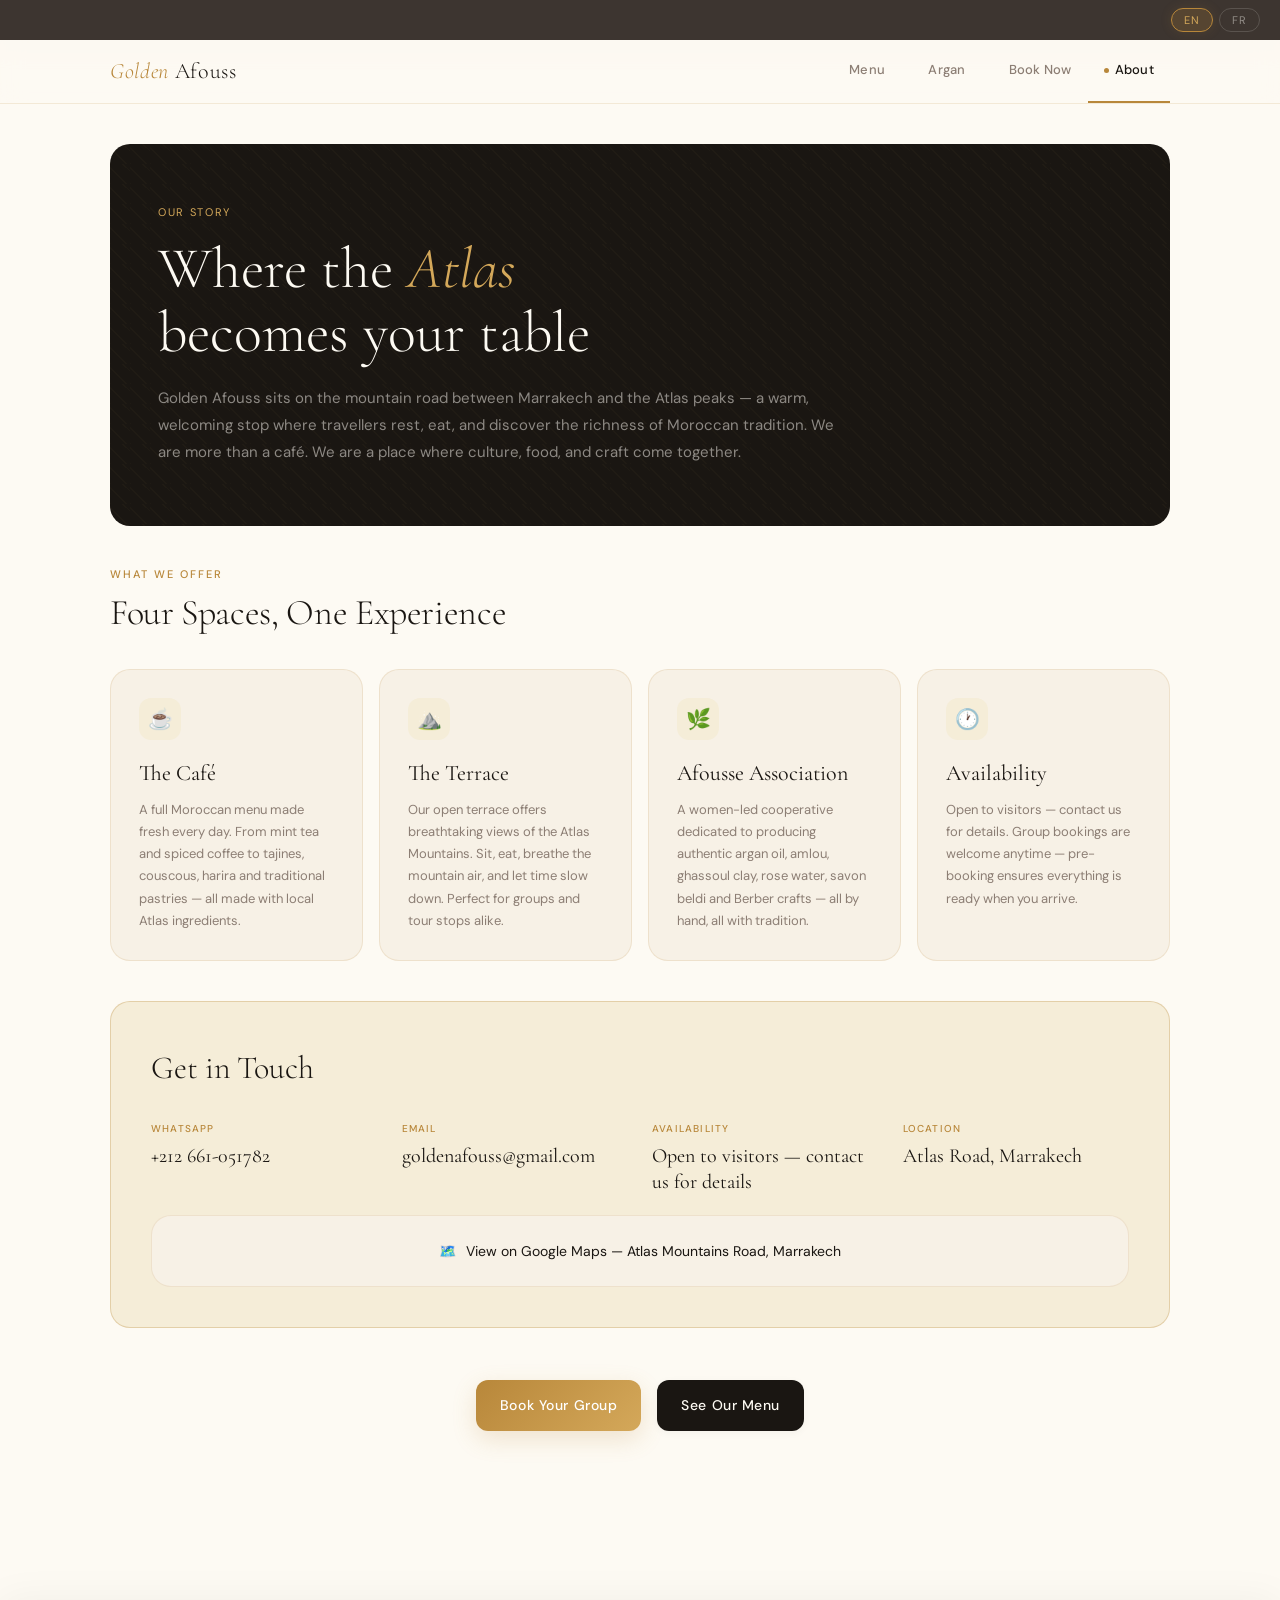
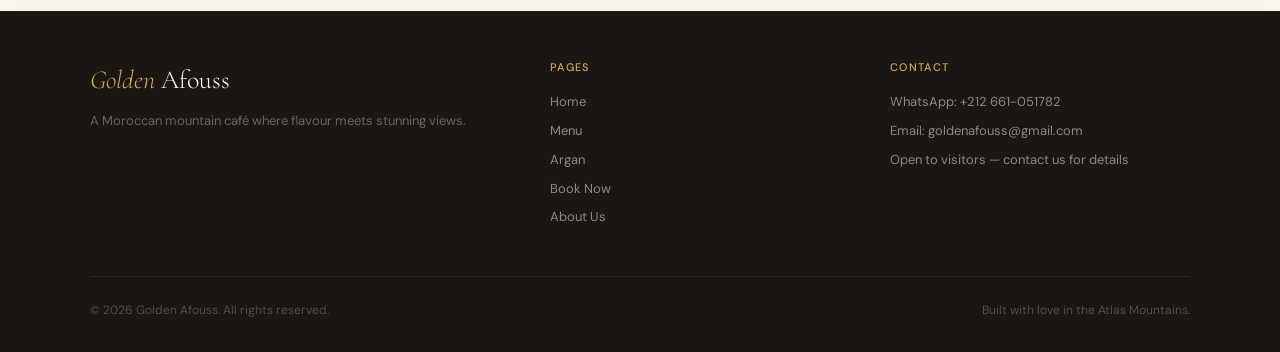
==== about.html @ f3992e18 "Update about.html" ====
<!DOCTYPE html>
<html lang="en">
<head>
  <meta charset="UTF-8">
  <meta name="viewport" content="width=device-width, initial-scale=1.0">
  <title>About — Golden Afouss</title>
  <meta name="description" content="Learn about Golden Afouss — a roadside stop in the Atlas Mountains near Marrakech, home to authentic Moroccan food and the Afousse women's cooperative.">
  <link rel="stylesheet" href="css/style.css">
  <style>
    .about-hero { background: var(--ink); border-radius: var(--r2); padding: 60px 48px; margin-bottom: 40px; position: relative; overflow: hidden; }
    .about-hero-pat { position: absolute; inset: 0; opacity: 0.04; background-image: repeating-linear-gradient(45deg, var(--gold) 0, var(--gold) 1px, transparent 0, transparent 40%); background-size: 20px 20px; }
    .about-hero-content { position: relative; max-width: 680px; }
    .about-hero-eyebrow { font-size: 11px; letter-spacing: 0.15em; text-transform: uppercase; color: var(--gold2); margin-bottom: 16px; font-weight: 400; }
    .about-hero h1 { font-family: 'Cormorant Garamond', serif; font-size: clamp(36px, 6vw, 58px); font-weight: 300; color: var(--cream); line-height: 1.1; margin-bottom: 20px; }
    .about-hero h1 em { color: var(--gold2); font-style: italic; }
    .about-hero p { font-size: 15px; color: rgba(253,250,243,0.5); line-height: 1.8; }
    .pillars { display: grid; grid-template-columns: repeat(auto-fill, minmax(220px, 1fr)); gap: 16px; margin-bottom: 40px; }
    .pillar-card { background: var(--cream2); border: 1px solid var(--border); border-radius: var(--r2); padding: 28px; transition: all .2s; }
    .pillar-card:hover { border-color: var(--border2); transform: translateY(-2px); }
    .pillar-icon { width: 42px; height: 42px; background: var(--gold-pale); border-radius: 12px; display: flex; align-items: center; justify-content: center; font-size: 20px; margin-bottom: 16px; }
    .pillar-card h3 { font-family: 'Cormorant Garamond', serif; font-size: 22px; font-weight: 400; color: var(--ink); margin-bottom: 8px; }
    .pillar-card p { font-size: 13px; color: var(--muted); line-height: 1.7; }
    .contact-section { background: var(--gold-pale); border: 1px solid var(--border2); border-radius: var(--r2); padding: 40px; margin-bottom: 32px; }
    .contact-section h2 { font-family: 'Cormorant Garamond', serif; font-size: 32px; font-weight: 300; color: var(--ink); margin-bottom: 28px; }
    .contact-grid { display: grid; grid-template-columns: repeat(auto-fill, minmax(200px, 1fr)); gap: 24px; }
    .contact-lbl { font-size: 10px; letter-spacing: 0.12em; text-transform: uppercase; color: var(--gold); margin-bottom: 6px; font-weight: 500; }
    .contact-val { font-family: 'Cormorant Garamond', serif; font-size: 20px; color: var(--ink); line-height: 1.3; }
    .map-link { display: flex; align-items: center; justify-content: center; gap: 10px; background: var(--cream2); border: 1px solid var(--border); border-radius: var(--r2); padding: 24px; color: var(--ink); text-decoration: none; font-size: 14px; transition: all .2s; margin-top: 20px; }
    .map-link:hover { border-color: var(--gold); color: var(--gold); }
    @media (max-width: 600px) { .about-hero { padding: 36px 24px; } }
  </style>
</head>
<body>
<div class="toast-wrap"><div class="toast" id="toast"></div></div>
<div class="lang-bar">
  <button class="lang-btn active" data-lang="en" onclick="setLang('en')">EN</button>
  <button class="lang-btn" data-lang="fr" onclick="setLang('fr')">FR</button>
</div>
<nav class="navbar">
  <div class="nav-inner" style="position:relative">
    <a class="nav-logo" href="index.html"><em>Golden</em> Afouss</a>
    <button class="nav-hamburger" onclick="toggleMobileMenu()" aria-label="Menu"><span></span><span></span><span></span></button>
    <div class="nav-links" id="nav-links">
      <a class="nav-link" href="menu.html"><span class="nav-dot"></span><span id="nav-menu">Menu</span></a>
      <a class="nav-link" href="argan.html"><span class="nav-dot"></span><span id="nav-argan">Argan</span></a>
      <a class="nav-link" href="booking.html"><span class="nav-dot"></span><span id="nav-book">Book Now</span></a>
      <a class="nav-link active" href="about.html"><span class="nav-dot"></span><span id="nav-about">About</span></a>
    </div>
  </div>
</nav>

<div class="main">
  <div class="about-hero">
    <div class="about-hero-pat"></div>
    <div class="about-hero-content">
      <div class="about-hero-eyebrow en">Our Story</div><div class="about-hero-eyebrow fr" style="display:none">Notre Histoire</div>
      <h1 class="en">Where the <em>Atlas</em><br>becomes your table</h1><h1 class="fr" style="display:none">Là où l'<em>Atlas</em><br>devient votre table</h1>
      <p class="en">Golden Afouss sits on the mountain road between Marrakech and the Atlas peaks — a warm, welcoming stop where travellers rest, eat, and discover the richness of Moroccan tradition. We are more than a café. We are a place where culture, food, and craft come together.</p>
      <p class="fr" style="display:none">Golden Afouss est situé sur la route de montagne entre Marrakech et les sommets de l'Atlas — un arrêt chaleureux où les voyageurs se reposent, mangent et découvrent la richesse de la tradition marocaine. Nous sommes plus qu'un café. Nous sommes un lieu où culture, cuisine et artisanat se rejoignent.</p>
    </div>
  </div>

  <div class="sec-head">
    <div class="sec-eyebrow en">What we offer</div><div class="sec-eyebrow fr" style="display:none">Ce que nous offrons</div>
    <h2 class="en">Four Spaces, One Experience</h2><h2 class="fr" style="display:none">Quatre Espaces, Une Expérience</h2>
  </div>
  <div class="pillars">
    <div class="pillar-card"><div class="pillar-icon">☕</div><h3 class="en">The Café</h3><h3 class="fr" style="display:none">Le Café</h3><p class="en">A full Moroccan menu made fresh every day. From mint tea and spiced coffee to tajines, couscous, harira and traditional pastries — all made with local Atlas ingredients.</p><p class="fr" style="display:none">Un menu marocain complet préparé frais chaque jour. Du thé à la menthe au café épicé, en passant par les tajines, couscous, harira et pâtisseries — préparés avec des ingrédients locaux de l'Atlas.</p></div>
    <div class="pillar-card"><div class="pillar-icon">⛰️</div><h3 class="en">The Terrace</h3><h3 class="fr" style="display:none">La Terrasse</h3><p class="en">Our open terrace offers breathtaking views of the Atlas Mountains. Sit, eat, breathe the mountain air, and let time slow down. Perfect for groups and tour stops alike.</p><p class="fr" style="display:none">Notre terrasse offre des vues époustouflantes sur les montagnes de l'Atlas. Asseyez-vous, mangez, respirez l'air de la montagne et laissez le temps ralentir.</p></div>
    <div class="pillar-card"><div class="pillar-icon">🌿</div><h3 class="en">Afousse Association</h3><h3 class="fr" style="display:none">Association Afousse</h3><p class="en">A women-led cooperative dedicated to producing authentic argan oil, amlou, ghassoul clay, rose water, savon beldi and Berber crafts — all by hand, all with tradition.</p><p class="fr" style="display:none">Une coopérative féminine dédiée à la production d'huile d'argan authentique, d'amlou, d'argile ghassoul, d'eau de rose, de savon beldi et d'artisanat berbère — à la main, dans la tradition.</p></div>
    <div class="pillar-card"><div class="pillar-icon">🕐</div><h3 class="en">Availability</h3><h3 class="fr" style="display:none">Disponibilité</h3><p class="en">Open to visitors — contact us for details. Group bookings are welcome anytime — pre-booking ensures everything is ready when you arrive.</p><p class="fr" style="display:none">Ouvert aux visiteurs — contactez-nous pour les détails. Réservations de groupe bienvenues à tout moment — la pré-réservation garantit que tout est prêt.</p></div>
  </div>

  <div class="contact-section">
    <h2 class="en">Get in Touch</h2><h2 class="fr" style="display:none">Nous Contacter</h2>
    <div class="contact-grid">
      <div class="contact-item"><div class="contact-lbl">WhatsApp</div><div class="contact-val">+212 661-051782</div></div>
      <div class="contact-item"><div class="contact-lbl">Email</div><div class="contact-val">goldenafouss@gmail.com</div></div>
      <div class="contact-item"><div class="contact-lbl en">Availability</div><div class="contact-lbl fr" style="display:none">Disponibilité</div><div class="contact-val en">Open to visitors — contact us for details</div><div class="contact-val fr" style="display:none">Ouvert aux visiteurs — contactez-nous pour les détails</div></div>
      <div class="contact-item"><div class="contact-lbl en">Location</div><div class="contact-lbl fr" style="display:none">Localisation</div><div class="contact-val en">Atlas Road, Marrakech</div><div class="contact-val fr" style="display:none">Route de l'Atlas, Marrakech</div></div>
    </div>
    <a class="map-link" href="https://maps.google.com/?q=Atlas+Mountains+Road+Marrakech+Morocco" target="_blank">🗺️ <span class="en">View on Google Maps — Atlas Mountains Road, Marrakech</span><span class="fr" style="display:none">Voir sur Google Maps — Route de l'Atlas, Marrakech</span></a>
  </div>

  <div style="text-align:center;padding:20px 0">
    <a class="btn-gold" href="booking.html" style="display:inline-flex;margin-right:12px"><span class="en">Book Your Group</span><span class="fr" style="display:none">Réserver votre Groupe</span></a>
    <a class="btn-primary" href="menue.html" style="display:inline-flex"><span class="en">See Our Menu</span><span class="fr" style="display:none">Voir notre Menu</span></a>
  </div>
</div>

<div id="footer-container"></div>
<script src="js/components.js"></script>
<script src="js/app.js"></script>
</body>
</html>
---- css/style.css ----
/* ─── AFOUSSE CAFÉ — Global Styles (PRO UPGRADE) ─── */
@import url('https://fonts.googleapis.com/css2?family=Cormorant+Garamond:ital,wght@0,300;0,400;0,600;1,300;1,400&family=DM+Sans:wght@300;400;500;600&display=swap');

*, *::before, *::after { box-sizing: border-box; margin: 0; padding: 0; }

:root {
  --ink: #1A1612;
  --ink2: #3D3530;
  --muted: #8C7E74;
  --gold: #B8873A;
  --gold2: #D4A85A;
  --gold-pale: #F5EDD8;
  --cream: #FDFAF3;
  --cream2: #F7F1E6;
  --cream3: #EDE3D0;
  --green: #2D5A3D;
  --border: rgba(184,135,58,0.15);
  --border2: rgba(184,135,58,0.3);
  --r: 12px;
  --r2: 20px;
  
  /* NEW: Pro Shadow System for Depth */
  --shadow-sm: 0 2px 8px rgba(26,22,18,0.04);
  --shadow-md: 0 8px 24px rgba(26,22,18,0.08);
  --shadow-lg: 0 16px 48px rgba(26,22,18,0.12);
  --shadow-gold: 0 8px 24px rgba(184,135,58,0.2);
}

html { scroll-behavior: smooth; -webkit-font-smoothing: antialiased; -moz-osx-font-smoothing: grayscale; }
body {
  font-family: 'DM Sans', sans-serif;
  background: var(--cream);
  color: var(--ink);
  min-height: 100vh;
  overflow-x: hidden;
  font-weight: 400; /* Slightly bolder than 300 for better screen readability */
  line-height: 1.6;
}

/* ══════════════════════════════════════
   LANG BAR
══════════════════════════════════════ */
.lang-bar {
  background: var(--ink2);
  display: flex;
  justify-content: flex-end;
  align-items: center;
  padding: 8px 20px;
  gap: 6px;
}
.lang-btn {
  background: transparent;
  border: 1px solid rgba(253,250,243,0.15);
  color: rgba(253,250,243,0.45);
  font-family: 'DM Sans', sans-serif;
  font-size: 11px;
  letter-spacing: 0.08em;
  padding: 4px 12px;
  border-radius: 100px;
  cursor: pointer;
  transition: all .3s ease;
}
.lang-btn.active {
  background: rgba(184,135,58,0.2);
  border-color: var(--gold);
  color: var(--gold2);
  box-shadow: 0 0 12px rgba(184, 135, 58, 0.15);
}

/* ══════════════════════════════════════
   NAVBAR — Frosted Glass Effect
══════════════════════════════════════ */
.navbar {
  background: rgba(253, 250, 243, 0.85); /* Semi-transparent for blur */
  backdrop-filter: blur(12px); -webkit-backdrop-filter: blur(12px); /* The Pro Blur */
  border-bottom: 1px solid var(--border);
  position: sticky;
  top: 0;
  z-index: 200;
}
.nav-inner {
  max-width: 1100px;
  margin: 0 auto;
  display: flex;
  align-items: center;
  justify-content: space-between;
  padding: 0 20px;
  min-height: 60px;
}
.nav-logo {
  font-family: 'Cormorant Garamond', serif;
  font-size: 22px;
  font-weight: 300;
  color: var(--ink);
  text-decoration: none;
  letter-spacing: 0.03em;
  white-space: nowrap;
  flex-shrink: 0;
  transition: opacity .2s;
}
.nav-logo:hover { opacity: 0.8; }
.nav-logo em { color: var(--gold); font-style: italic; }

.nav-hamburger {
  display: none;
  flex-direction: column;
  justify-content: center;
  gap: 5px;
  background: none;
  border: none;
  cursor: pointer;
  padding: 8px;
  margin-right: -8px;
}
.nav-hamburger span {
  display: block;
  width: 22px;
  height: 2px;
  background: var(--ink);
  border-radius: 2px;
  transition: all .3s;
}

#nav-links {
  display: flex;
  gap: 0;
}
.nav-link {
  display: flex;
  align-items: center;
  gap: 6px;
  padding: 20px 16px;
  font-size: 13px;
  font-weight: 500; /* Bumped up slightly */
  color: var(--muted);
  border-bottom: 2px solid transparent;
  text-decoration: none;
  white-space: nowrap;
  transition: all .3s ease;
  letter-spacing: 0.02em;
  position: relative;
}
.nav-link:hover { color: var(--gold); }
.nav-link.active { color: var(--ink); border-bottom-color: var(--gold); }
.nav-dot { width: 5px; height: 5px; border-radius: 50%; background: var(--gold); opacity: 0; transition: opacity .2s; flex-shrink: 0; }
.nav-link.active .nav-dot { opacity: 1; }

.nav-cart-badge {
  display: none;
  background: var(--gold);
  color: white;
  font-size: 10px;
  font-weight: 600;
  width: 18px;
  height: 18px;
  border-radius: 50%;
  align-items: center;
  justify-content: center;
  margin-left: 2px;
  box-shadow: 0 2px 6px rgba(184, 135, 58, 0.4);
}

/* ══════════════════════════════════════
   FOOTER
══════════════════════════════════════ */
footer {
  background: var(--ink);
  color: rgba(253,250,243,0.55);
  padding: 48px 20px 32px;
  margin-top: 80px;
  box-shadow: 0 -10px 40px rgba(26,22,18,0.05); /* Soft lift off content */
}
.footer-inner {
  max-width: 1100px;
  margin: 0 auto;
  display: grid;
  grid-template-columns: 1.4fr 1fr 1fr;
  gap: 40px;
  margin-bottom: 40px;
}
.footer-logo {
  font-family: 'Cormorant Garamond', serif;
  font-size: 26px;
  font-weight: 300;
  color: var(--cream);
  margin-bottom: 10px;
}
.footer-logo em { color: var(--gold2); font-style: italic; }
.footer-tagline { font-size: 13px; color: rgba(253,250,243,0.35); line-height: 1.7; }
.footer-col h4 {
  font-size: 11px;
  letter-spacing: 0.12em;
  text-transform: uppercase;
  color: var(--gold2);
  margin-bottom: 16px;
  font-weight: 500;
}
.footer-col a, .footer-col p {
  display: block;
  font-size: 13px;
  color: rgba(253,250,243,0.5);
  text-decoration: none;
  margin-bottom: 8px;
  transition: color .3s ease, transform .3s ease;
  line-height: 1.6;
}
.footer-col a:hover { color: var(--gold2); transform: translateX(4px); }
.footer-bottom {
  border-top: 1px solid rgba(253,250,243,0.07);
  padding-top: 24px;
  display: flex;
  justify-content: space-between;
  align-items: center;
  flex-wrap: wrap;
  gap: 10px;
  font-size: 12px;
  color: rgba(253,250,243,0.25);
  max-width: 1100px;
  margin: 0 auto;
}

/* ══════════════════════════════════════
   MAIN WRAPPER
══════════════════════════════════════ */
.main { max-width: 1100px; margin: 0 auto; padding: 40px 20px 80px; }

/* ══════════════════════════════════════
   SECTION HEADERS
══════════════════════════════════════ */
.sec-eyebrow {
  font-size: 11px;
  letter-spacing: 0.18em; /* Slightly wider for premium feel */
  text-transform: uppercase;
  color: var(--gold);
  font-weight: 500;
  margin-bottom: 8px;
}
.sec-head { margin-bottom: 36px; }
.sec-head h2 {
  font-family: 'Cormorant Garamond', serif;
  font-size: 36px;
  font-weight: 300;
  color: var(--ink);
  line-height: 1.15;
  letter-spacing: -0.01em;
}
.sec-head p { font-size: 14px; color: var(--muted); margin-top: 8px; max-width: 500px; line-height: 1.7; }

/* ══════════════════════════════════════
   CATEGORY DIVIDERS
══════════════════════════════════════ */
.cat-block { margin-bottom: 40px; }
.cat-label { display: flex; align-items: center; gap: 14px; margin-bottom: 16px; }
.cat-label-text {
  font-size: 11px;
  letter-spacing: 0.14em;
  text-transform: uppercase;
  color: var(--gold);
  font-weight: 600;
  white-space: nowrap;
}
.cat-label-line { flex: 1; height: 1px; background: linear-gradient(90deg, var(--border2), transparent); }

/* ══════════════════════════════════════
   MENU CARDS (Elevated Depth)
══════════════════════════════════════ */
.menu-grid {
  display: grid;
  grid-template-columns: repeat(auto-fill, minmax(180px, 1fr));
  gap: 14px;
}
.menu-card {
  background: var(--cream2);
  border: 1px solid var(--border);
  border-radius: var(--r2);
  padding: 18px 16px;
  cursor: pointer;
  transition: all .35s cubic-bezier(.25,.8,.25,1); /* Smoother easing */
  position: relative;
  user-select: none;
  -webkit-tap-highlight-color: transparent;
  box-shadow: var(--shadow-sm); /* Resting shadow */
}
.menu-card:hover {
  border-color: var(--border2);
  background: var(--cream);
  transform: translateY(-4px); /* Higher lift */
  box-shadow: var(--shadow-md);
}
.menu-card.selected {
  border-color: var(--gold);
  background: linear-gradient(145deg, #FDF8EE 0%, #FFFBF5 100%); /* Subtle premium gradient */
  box-shadow: 0 0 0 1px var(--gold), var(--shadow-md);
}
.check-mark {
  position: absolute;
  top: 12px; right: 12px;
  width: 24px; height: 24px;
  background: var(--gold);
  border-radius: 50%;
  display: none;
  align-items: center;
  justify-content: center;
  box-shadow: 0 2px 8px rgba(184, 135, 58, 0.4);
}
.menu-card.selected .check-mark { display: flex; }
.check-mark svg { width: 11px; height: 11px; stroke: white; fill: none; stroke-width: 2.5; }
.card-emoji { font-size: 28px; margin-bottom: 10px; display: block; line-height: 1; }
.card-name { font-size: 14px; font-weight: 600; color: var(--ink); margin-bottom: 4px; line-height: 1.3; }
.card-desc { font-size: 12px; color: var(--muted); line-height: 1.55; }
.card-price {
  font-family: 'Cormorant Garamond', serif;
  font-size: 16px;
  color: var(--gold);
  font-weight: 400;
  margin-top: 10px;
}
.qty-row {
  display: flex;
  align-items: center;
  gap: 10px;
  margin-top: 12px;
}
.qty-btn {
  width: 30px; height: 30px;
  border-radius: 50%;
  border: 1px solid var(--border2);
  background: var(--cream);
  cursor: pointer;
  font-size: 18px;
  display: flex;
  align-items: center;
  justify-content: center;
  color: var(--gold);
  font-family: inherit;
  line-height: 1;
  transition: all .2s ease;
  -webkit-tap-highlight-color: transparent;
  touch-action: manipulation;
}
.qty-btn:hover { background: var(--gold); color: white; border-color: var(--gold); transform: scale(1.1); }
.qty-btn:active { transform: scale(0.95); } /* Push effect */
.qty-val { font-size: 15px; font-weight: 600; min-width: 24px; text-align: center; color: var(--ink); }

/* ══════════════════════════════════════
   BUTTONS (Gradient & Push)
══════════════════════════════════════ */
.btn-primary {
  display: inline-flex; align-items: center; justify-content: center; gap: 10px;
  padding: 14px 24px; border-radius: var(--r);
  background: var(--ink); color: var(--cream); border: none;
  font-family: 'DM Sans', sans-serif; font-size: 14px; font-weight: 500;
  cursor: pointer; transition: all .3s ease; text-decoration: none; letter-spacing: 0.04em;
  touch-action: manipulation;
  box-shadow: var(--shadow-sm);
}
.btn-primary:hover { background: var(--ink2); transform: translateY(-2px); box-shadow: var(--shadow-md); }
.btn-primary:active { transform: translateY(1px); box-shadow: none; }

.btn-gold {
  display: inline-flex; align-items: center; justify-content: center; gap: 10px;
  padding: 14px 24px; border-radius: var(--r);
  background: linear-gradient(135deg, var(--gold) 0%, var(--gold2) 100%); /* Premium gradient */
  color: white; border: none;
  font-family: 'DM Sans', sans-serif; font-size: 14px; font-weight: 500;
  cursor: pointer; transition: all .3s ease; text-decoration: none; letter-spacing: 0.04em;
  touch-action: manipulation;
  box-shadow: var(--shadow-gold);
}
.btn-gold:hover { transform: translateY(-2px); box-shadow: 0 12px 28px rgba(184,135,58,0.3); filter: brightness(1.05); }
.btn-gold:active { transform: translateY(1px); box-shadow: 0 4px 12px rgba(184,135,58,0.2); }

.btn-wa {
  display: flex; align-items: center; justify-content: center; gap: 10px;
  padding: 15px 20px; border-radius: var(--r);
  background: #25D366; color: white; border: none;
  font-family: 'DM Sans', sans-serif; font-size: 14px; font-weight: 500;
  cursor: pointer; transition: all .3s ease; text-decoration: none;
  touch-action: manipulation;
  box-shadow: 0 4px 12px rgba(37, 211, 102, 0.3);
}
.btn-wa:hover { background: #1da851; transform: translateY(-2px); box-shadow: 0 8px 20px rgba(37, 211, 102, 0.4); }
.btn-wa:active { transform: translateY(1px); }

.btn-em {
  display: flex; align-items: center; justify-content: center; gap: 10px;
  padding: 15px 20px; border-radius: var(--r);
  background: linear-gradient(135deg, var(--gold) 0%, var(--gold2) 100%);
  color: white; border: none;
  font-family: 'DM Sans', sans-serif; font-size: 14px; font-weight: 500;
  cursor: pointer; transition: all .3s ease; text-decoration: none;
  touch-action: manipulation;
  box-shadow: var(--shadow-gold);
}
.btn-em:hover { background: var(--ink2); transform: translateY(-2px); box-shadow: var(--shadow-md); }
.btn-em:active { transform: translateY(1px); }

.btn-clear {
  background: transparent; border: 1px solid var(--border2); color: var(--muted);
  font-family: 'DM Sans', sans-serif; font-size: 12px; padding: 10px;
  border-radius: var(--r); cursor: pointer; width: 100%; transition: all .3s ease; letter-spacing: 0.04em;
}
.btn-clear:hover { border-color: var(--gold); color: var(--gold); background: rgba(184,135,58,0.05); }

.proceed-btn {
  display: flex; align-items: center; justify-content: center; gap: 10px;
  width: 100%; padding: 16px; border-radius: var(--r);
  background: var(--ink); color: var(--cream); border: none;
  font-family: 'DM Sans', sans-serif; font-size: 14px; font-weight: 500;
  cursor: pointer; transition: all .3s ease; margin-top: 16px; letter-spacing: 0.04em;
  text-decoration: none; touch-action: manipulation;
  box-shadow: var(--shadow-md);
}
.proceed-btn:hover { background: var(--gold); transform: translateY(-2px); box-shadow: var(--shadow-gold); }
.proceed-btn:active { transform: translateY(1px); }

/* ══════════════════════════════════════
   FORMS (Soft Gold Glow)
══════════════════════════════════════ */
.form-section-title {
  font-family: 'Cormorant Garamond', serif;
  font-size: 22px; font-weight: 300; color: var(--ink);
  margin-bottom: 20px; padding-bottom: 14px;
  border-bottom: 1px solid var(--border);
}
.form-row { display: grid; grid-template-columns: 1fr 1fr; gap: 14px; margin-bottom: 16px; }
.form-group { display: flex; flex-direction: column; gap: 7px; }
.form-group.full { grid-column: 1 / -1; }
label {
  font-size: 11px; font-weight: 600; color: var(--ink2);
  letter-spacing: 0.08em; text-transform: uppercase;
}
input, select, textarea {
  font-family: 'DM Sans', sans-serif; font-size: 16px; 
  font-weight: 400; color: var(--ink);
  background: var(--cream); border: 1px solid var(--border2);
  border-radius: var(--r); padding: 12px 16px;
  outline: none; transition: all .3s ease; width: 100%;
  -webkit-appearance: none;
  box-shadow: inset 0 1px 3px rgba(0,0,0,0.03); /* Subtle inner depth */
}
input:focus, select:focus, textarea:focus { 
  border-color: var(--gold); 
  box-shadow: inset 0 1px 3px rgba(0,0,0,0.03), 0 0 0 3px rgba(184,135,58,0.1); /* Soft outer gold glow */
}
textarea { resize: vertical; min-height: 90px; line-height: 1.6; }

/* ══════════════════════════════════════
   TOAST (Sleeker)
══════════════════════════════════════ */
.toast-wrap { position: fixed; bottom: 20px; right: 16px; z-index: 9999; left: 16px; pointer-events: none; }
.toast {
  background: var(--ink); color: var(--cream);
  padding: 14px 20px; border-radius: var(--r);
  font-size: 13px; font-family: 'DM Sans', sans-serif;
  opacity: 0; transform: translateY(10px); transition: all .4s cubic-bezier(.25,.8,.25,1);
  border-left: 3px solid var(--gold); line-height: 1.5;
  display: inline-block; max-width: 340px;
  box-shadow: var(--shadow-lg);
}
.toast.show { opacity: 1; transform: translateY(0); }

/* ══════════════════════════════════════
   SUMMARY CARD
══════════════════════════════════════ */
.summary-card { background: var(--ink); border-radius: var(--r2); padding: 22px; color: var(--cream); box-shadow: var(--shadow-lg); }
.sum-title {
  font-size: 11px; letter-spacing: 0.12em; text-transform: uppercase;
  color: var(--gold2); margin-bottom: 16px; font-weight: 500;
}
.sum-item {
  display: flex; justify-content: space-between; align-items: center;
  padding: 9px 0; border-bottom: 1px solid rgba(253,250,243,0.07);
  font-size: 13px; color: rgba(253,250,243,0.85);
  gap: 8px;
}
.sum-item:last-child { border-bottom: none; }
.sum-item > span:first-child { flex: 1; min-width: 0; word-break: break-word; }
.sum-qty {
  background: rgba(184,135,58,0.2); color: var(--gold2);
  padding: 2px 9px; border-radius: 100px; font-size: 11px;
  font-weight: 600; white-space: nowrap; flex-shrink: 0;
}
.sum-empty { font-size: 13px; color: rgba(253,250,243,0.3); text-align: center; padding: 24px 0; line-height: 1.6; }

/* ══════════════════════════════════════
   FLOATING CART BUTTON (Enhanced)
══════════════════════════════════════ */
.floating-cart {
  display: none;
  position: fixed;
  bottom: 24px;
  right: 20px;
  z-index: 500;
  background: linear-gradient(135deg, var(--gold) 0%, var(--gold2) 100%);
  color: white;
  border: none;
  border-radius: 100px;
  padding: 14px 22px;
  font-family: 'DM Sans', sans-serif;
  font-size: 13px;
  font-weight: 600;
  cursor: pointer;
  box-shadow: 0 8px 28px rgba(184,135,58,0.5);
  align-items: center;
  gap: 8px;
  text-decoration: none;
  transition: all .3s ease;
}
.floating-cart:hover { transform: translateY(-3px) scale(1.02); box-shadow: 0 12px 32px rgba(184,135,58,0.6); }
#cart-badge {
  background: white;
  color: var(--gold);
  width: 20px;
  height: 20px;
  border-radius: 50%;
  font-size: 11px;
  font-weight: 700;
  display: none;
  align-items: center;
  justify-content: center;
}

/* ══════════════════════════════════════
   RESPONSIVE — TABLET
══════════════════════════════════════ */
@media (max-width: 900px) {
  .footer-inner { grid-template-columns: 1fr 1fr; gap: 28px; }
  .menu-grid { grid-template-columns: repeat(auto-fill, minmax(160px, 1fr)); }
}

/* ══════════════════════════════════════
   RESPONSIVE — MOBILE
══════════════════════════════════════ */
@media (max-width: 640px) {
  .nav-hamburger { display: flex; }
  #nav-links {
    display: none;
    flex-direction: column;
    position: absolute;
    top: 100%;
    left: 0; right: 0;
    background: rgba(253, 250, 243, 0.98); /* Frosted glass for mobile menu */
    backdrop-filter: blur(16px); -webkit-backdrop-filter: blur(16px);
    border-bottom: 2px solid var(--gold);
    box-shadow: var(--shadow-lg);
    z-index: 300;
  }
  #nav-links.open { display: flex; }
  .nav-link {
    padding: 16px 20px;
    border-bottom: 1px solid var(--border);
    border-left: 3px solid transparent;
    font-size: 15px;
  }
  .nav-link.active { border-left-color: var(--gold); border-bottom-color: var(--border); }

  .floating-cart { display: flex; }

  .main { padding: 28px 14px 100px; }
  .sec-head h2 { font-size: 28px; }
  .sec-head p { font-size: 13px; }

  .menu-grid { grid-template-columns: 1fr 1fr; gap: 10px; }
  .menu-card { padding: 14px 12px; }
  .card-emoji { font-size: 24px; margin-bottom: 8px; }
  .card-name { font-size: 13px; }
  .card-desc { font-size: 11px; }
  .card-price { font-size: 14px; }

  .form-row { grid-template-columns: 1fr; }
  .booking-form-card { padding: 20px 16px; }
  .booking-layout { grid-template-columns: 1fr !important; }
  .sidebar { position: static !important; }

  .footer-inner { grid-template-columns: 1fr; gap: 24px; }
  .footer-bottom { flex-direction: column; align-items: flex-start; gap: 6px; }
  footer { margin-top: 40px; }

  .cta-btns { flex-direction: column; align-items: stretch; }
  .btn-primary, .btn-gold { width: 100%; justify-content: center; }
  .send-section .btn-wa, .send-section .btn-em { padding: 16px; }

  .hero { min-height: auto; padding: 60px 20px 48px; }
  .hero h1 { font-size: 52px !important; }
  .hero-stats { flex-wrap: wrap; gap: 20px !important; justify-content: center; }
  .hero-ctas { flex-direction: column; align-items: stretch; }
  .hero-ctas a, .hero-ctas button { text-align: center; }

  .features-inner { grid-template-columns: 1fr 1fr !important; gap: 10px; }
  .feature-item { padding: 12px; gap: 10px; }
  .feature-icon { font-size: 20px; }
  .feature-title { font-size: 13px; }
  .feature-desc { font-size: 11px; }

  .about-grid { grid-template-columns: 1fr !important; gap: 24px; }
  .about-visual { padding: 28px 20px; }
  .about-quote { font-size: 20px; }

  .pillars { grid-template-columns: 1fr !important; }
  .contact-strip { flex-direction: column; gap: 16px; }
  .contact-strip > div[style*="width:1px"] { display: none; }

  .argan-banner { padding: 24px 20px; }
  .argan-banner h2 { font-size: 24px !important; }

  .info-grid { grid-template-columns: 1fr !important; }
  .shortcut-bar { flex-wrap: wrap; }
  .how-card { padding: 18px; }

  .toast-wrap { bottom: 90px; }
}

@media (max-width: 380px) {
  .menu-grid { grid-template-columns: 1fr; }
  .hero h1 { font-size: 42px !important; }
  .nav-logo { font-size: 18px; }
}
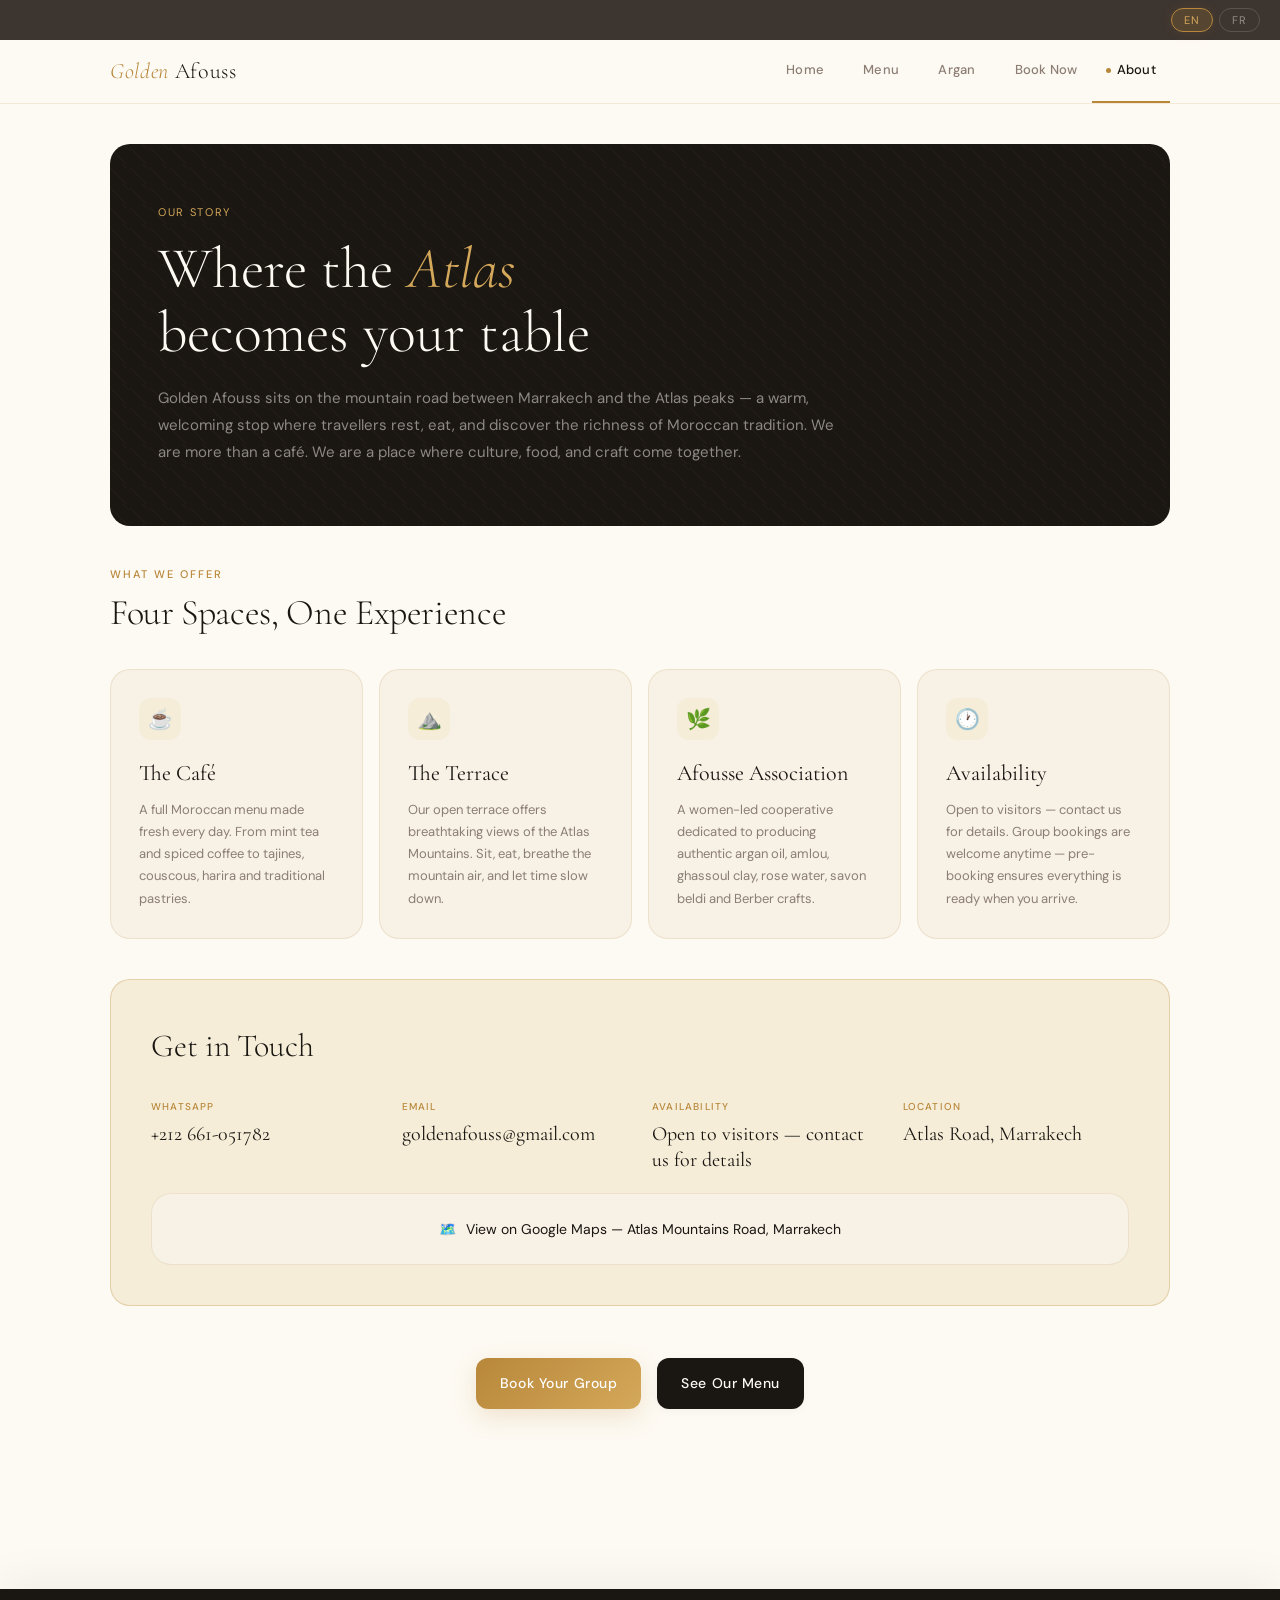
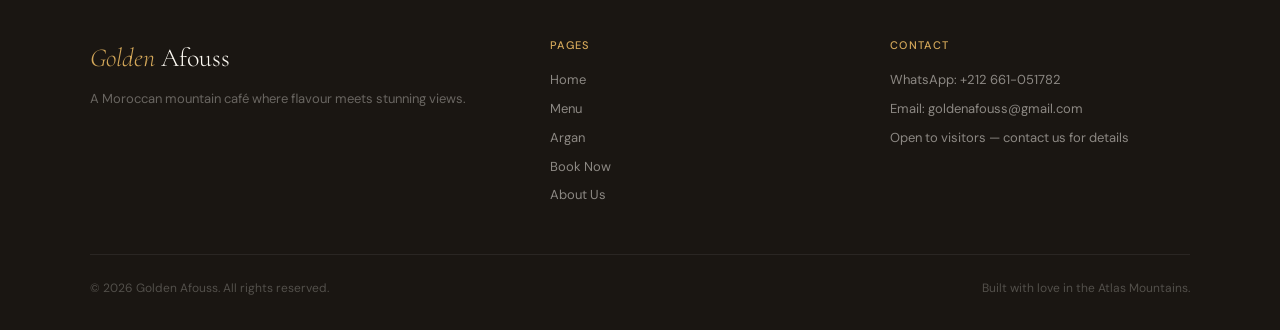
==== commit fbe30164: "Update about.html" ====
--- a/about.html
+++ b/about.html
@@ -4,7 +4,7 @@
   <meta charset="UTF-8">
   <meta name="viewport" content="width=device-width, initial-scale=1.0">
   <title>About — Golden Afouss</title>
-  <meta name="description" content="Learn about Golden Afouss — a roadside stop in the Atlas Mountains near Marrakech, home to authentic Moroccan food and the Afousse women's cooperative.">
+  <meta name="description" content="Learn about Golden Afouss — a roadside stop in the Atlas Mountains near Marrakech.">
   <link rel="stylesheet" href="css/style.css">
   <style>
     .about-hero { background: var(--ink); border-radius: var(--r2); padding: 60px 48px; margin-bottom: 40px; position: relative; overflow: hidden; }
@@ -41,6 +41,7 @@
     <a class="nav-logo" href="index.html"><em>Golden</em> Afouss</a>
     <button class="nav-hamburger" onclick="toggleMobileMenu()" aria-label="Menu"><span></span><span></span><span></span></button>
     <div class="nav-links" id="nav-links">
+      <a class="nav-link" href="index.html"><span class="nav-dot"></span><span class="en">Home</span><span class="fr" style="display:none">Accueil</span></a>
       <a class="nav-link" href="menu.html"><span class="nav-dot"></span><span id="nav-menu">Menu</span></a>
       <a class="nav-link" href="argan.html"><span class="nav-dot"></span><span id="nav-argan">Argan</span></a>
       <a class="nav-link" href="booking.html"><span class="nav-dot"></span><span id="nav-book">Book Now</span></a>
@@ -48,7 +49,6 @@
     </div>
   </div>
 </nav>
-
 <div class="main">
   <div class="about-hero">
     <div class="about-hero-pat"></div>
@@ -59,35 +59,31 @@
       <p class="fr" style="display:none">Golden Afouss est situé sur la route de montagne entre Marrakech et les sommets de l'Atlas — un arrêt chaleureux où les voyageurs se reposent, mangent et découvrent la richesse de la tradition marocaine. Nous sommes plus qu'un café. Nous sommes un lieu où culture, cuisine et artisanat se rejoignent.</p>
     </div>
   </div>
-
   <div class="sec-head">
     <div class="sec-eyebrow en">What we offer</div><div class="sec-eyebrow fr" style="display:none">Ce que nous offrons</div>
     <h2 class="en">Four Spaces, One Experience</h2><h2 class="fr" style="display:none">Quatre Espaces, Une Expérience</h2>
   </div>
   <div class="pillars">
-    <div class="pillar-card"><div class="pillar-icon">☕</div><h3 class="en">The Café</h3><h3 class="fr" style="display:none">Le Café</h3><p class="en">A full Moroccan menu made fresh every day. From mint tea and spiced coffee to tajines, couscous, harira and traditional pastries — all made with local Atlas ingredients.</p><p class="fr" style="display:none">Un menu marocain complet préparé frais chaque jour. Du thé à la menthe au café épicé, en passant par les tajines, couscous, harira et pâtisseries — préparés avec des ingrédients locaux de l'Atlas.</p></div>
-    <div class="pillar-card"><div class="pillar-icon">⛰️</div><h3 class="en">The Terrace</h3><h3 class="fr" style="display:none">La Terrasse</h3><p class="en">Our open terrace offers breathtaking views of the Atlas Mountains. Sit, eat, breathe the mountain air, and let time slow down. Perfect for groups and tour stops alike.</p><p class="fr" style="display:none">Notre terrasse offre des vues époustouflantes sur les montagnes de l'Atlas. Asseyez-vous, mangez, respirez l'air de la montagne et laissez le temps ralentir.</p></div>
-    <div class="pillar-card"><div class="pillar-icon">🌿</div><h3 class="en">Afousse Association</h3><h3 class="fr" style="display:none">Association Afousse</h3><p class="en">A women-led cooperative dedicated to producing authentic argan oil, amlou, ghassoul clay, rose water, savon beldi and Berber crafts — all by hand, all with tradition.</p><p class="fr" style="display:none">Une coopérative féminine dédiée à la production d'huile d'argan authentique, d'amlou, d'argile ghassoul, d'eau de rose, de savon beldi et d'artisanat berbère — à la main, dans la tradition.</p></div>
+    <div class="pillar-card"><div class="pillar-icon">☕</div><h3 class="en">The Café</h3><h3 class="fr" style="display:none">Le Café</h3><p class="en">A full Moroccan menu made fresh every day. From mint tea and spiced coffee to tajines, couscous, harira and traditional pastries.</p><p class="fr" style="display:none">Un menu marocain complet préparé frais chaque jour. Du thé à la menthe au café épicé, en passant par les tajines, couscous, harira et pâtisseries.</p></div>
+    <div class="pillar-card"><div class="pillar-icon">⛰️</div><h3 class="en">The Terrace</h3><h3 class="fr" style="display:none">La Terrasse</h3><p class="en">Our open terrace offers breathtaking views of the Atlas Mountains. Sit, eat, breathe the mountain air, and let time slow down.</p><p class="fr" style="display:none">Notre terrasse offre des vues époustouflantes sur les montagnes de l'Atlas. Asseyez-vous, mangez, respirez l'air de la montagne et laissez le temps ralentir.</p></div>
+    <div class="pillar-card"><div class="pillar-icon">🌿</div><h3 class="en">Afousse Association</h3><h3 class="fr" style="display:none">Association Afousse</h3><p class="en">A women-led cooperative dedicated to producing authentic argan oil, amlou, ghassoul clay, rose water, savon beldi and Berber crafts.</p><p class="fr" style="display:none">Une coopérative féminine dédiée à la production d'huile d'argan authentique, d'amlou, d'argile ghassoul, d'eau de rose, de savon beldi et d'artisanat berbère.</p></div>
     <div class="pillar-card"><div class="pillar-icon">🕐</div><h3 class="en">Availability</h3><h3 class="fr" style="display:none">Disponibilité</h3><p class="en">Open to visitors — contact us for details. Group bookings are welcome anytime — pre-booking ensures everything is ready when you arrive.</p><p class="fr" style="display:none">Ouvert aux visiteurs — contactez-nous pour les détails. Réservations de groupe bienvenues à tout moment — la pré-réservation garantit que tout est prêt.</p></div>
   </div>
-
   <div class="contact-section">
     <h2 class="en">Get in Touch</h2><h2 class="fr" style="display:none">Nous Contacter</h2>
     <div class="contact-grid">
-      <div class="contact-item"><div class="contact-lbl">WhatsApp</div><div class="contact-val">+212 661-051782</div></div>
-      <div class="contact-item"><div class="contact-lbl">Email</div><div class="contact-val">goldenafouss@gmail.com</div></div>
-      <div class="contact-item"><div class="contact-lbl en">Availability</div><div class="contact-lbl fr" style="display:none">Disponibilité</div><div class="contact-val en">Open to visitors — contact us for details</div><div class="contact-val fr" style="display:none">Ouvert aux visiteurs — contactez-nous pour les détails</div></div>
-      <div class="contact-item"><div class="contact-lbl en">Location</div><div class="contact-lbl fr" style="display:none">Localisation</div><div class="contact-val en">Atlas Road, Marrakech</div><div class="contact-val fr" style="display:none">Route de l'Atlas, Marrakech</div></div>
+      <div><div class="contact-lbl">WhatsApp</div><div class="contact-val">+212 661-051782</div></div>
+      <div><div class="contact-lbl">Email</div><div class="contact-val">goldenafouss@gmail.com</div></div>
+      <div><div class="contact-lbl en">Availability</div><div class="contact-lbl fr" style="display:none">Disponibilité</div><div class="contact-val en">Open to visitors — contact us for details</div><div class="contact-val fr" style="display:none">Ouvert aux visiteurs — contactez-nous pour les détails</div></div>
+      <div><div class="contact-lbl en">Location</div><div class="contact-lbl fr" style="display:none">Localisation</div><div class="contact-val en">Atlas Road, Marrakech</div><div class="contact-val fr" style="display:none">Route de l'Atlas, Marrakech</div></div>
     </div>
     <a class="map-link" href="https://maps.google.com/?q=Atlas+Mountains+Road+Marrakech+Morocco" target="_blank">🗺️ <span class="en">View on Google Maps — Atlas Mountains Road, Marrakech</span><span class="fr" style="display:none">Voir sur Google Maps — Route de l'Atlas, Marrakech</span></a>
   </div>
-
   <div style="text-align:center;padding:20px 0">
     <a class="btn-gold" href="booking.html" style="display:inline-flex;margin-right:12px"><span class="en">Book Your Group</span><span class="fr" style="display:none">Réserver votre Groupe</span></a>
-    <a class="btn-primary" href="menue.html" style="display:inline-flex"><span class="en">See Our Menu</span><span class="fr" style="display:none">Voir notre Menu</span></a>
+    <a class="btn-primary" href="menu.html" style="display:inline-flex"><span class="en">See Our Menu</span><span class="fr" style="display:none">Voir notre Menu</span></a>
   </div>
 </div>
-
 <div id="footer-container"></div>
 <script src="js/components.js"></script>
 <script src="js/app.js"></script>
--- a/css/style.css
+++ b/css/style.css
@@ -18,8 +18,6 @@
   --border2: rgba(184,135,58,0.3);
   --r: 12px;
   --r2: 20px;
-  
-  /* NEW: Pro Shadow System for Depth */
   --shadow-sm: 0 2px 8px rgba(26,22,18,0.04);
   --shadow-md: 0 8px 24px rgba(26,22,18,0.08);
   --shadow-lg: 0 16px 48px rgba(26,22,18,0.12);
@@ -33,586 +31,161 @@
   color: var(--ink);
   min-height: 100vh;
   overflow-x: hidden;
-  font-weight: 400; /* Slightly bolder than 300 for better screen readability */
+  font-weight: 400;
   line-height: 1.6;
 }
 
-/* ══════════════════════════════════════
-   LANG BAR
-══════════════════════════════════════ */
-.lang-bar {
-  background: var(--ink2);
-  display: flex;
-  justify-content: flex-end;
-  align-items: center;
-  padding: 8px 20px;
-  gap: 6px;
-}
-.lang-btn {
-  background: transparent;
-  border: 1px solid rgba(253,250,243,0.15);
-  color: rgba(253,250,243,0.45);
-  font-family: 'DM Sans', sans-serif;
-  font-size: 11px;
-  letter-spacing: 0.08em;
-  padding: 4px 12px;
-  border-radius: 100px;
-  cursor: pointer;
-  transition: all .3s ease;
-}
-.lang-btn.active {
-  background: rgba(184,135,58,0.2);
-  border-color: var(--gold);
-  color: var(--gold2);
-  box-shadow: 0 0 12px rgba(184, 135, 58, 0.15);
-}
+.lang-bar { background: var(--ink2); display: flex; justify-content: flex-end; align-items: center; padding: 8px 20px; gap: 6px; }
+.lang-btn { background: transparent; border: 1px solid rgba(253,250,243,0.15); color: rgba(253,250,243,0.45); font-family: 'DM Sans', sans-serif; font-size: 11px; letter-spacing: 0.08em; padding: 4px 12px; border-radius: 100px; cursor: pointer; transition: all .3s ease; }
+.lang-btn.active { background: rgba(184,135,58,0.2); border-color: var(--gold); color: var(--gold2); box-shadow: 0 0 12px rgba(184, 135, 58, 0.15); }
 
-/* ══════════════════════════════════════
-   NAVBAR — Frosted Glass Effect
-══════════════════════════════════════ */
-.navbar {
-  background: rgba(253, 250, 243, 0.85); /* Semi-transparent for blur */
-  backdrop-filter: blur(12px); -webkit-backdrop-filter: blur(12px); /* The Pro Blur */
-  border-bottom: 1px solid var(--border);
-  position: sticky;
-  top: 0;
-  z-index: 200;
-}
-.nav-inner {
-  max-width: 1100px;
-  margin: 0 auto;
-  display: flex;
-  align-items: center;
-  justify-content: space-between;
-  padding: 0 20px;
-  min-height: 60px;
-}
-.nav-logo {
-  font-family: 'Cormorant Garamond', serif;
-  font-size: 22px;
-  font-weight: 300;
-  color: var(--ink);
-  text-decoration: none;
-  letter-spacing: 0.03em;
-  white-space: nowrap;
-  flex-shrink: 0;
-  transition: opacity .2s;
-}
+.navbar { background: rgba(253, 250, 243, 0.85); backdrop-filter: blur(12px); -webkit-backdrop-filter: blur(12px); border-bottom: 1px solid var(--border); position: sticky; top: 0; z-index: 200; }
+.nav-inner { max-width: 1100px; margin: 0 auto; display: flex; align-items: center; justify-content: space-between; padding: 0 20px; min-height: 60px; }
+.nav-logo { font-family: 'Cormorant Garamond', serif; font-size: 22px; font-weight: 300; color: var(--ink); text-decoration: none; letter-spacing: 0.03em; white-space: nowrap; flex-shrink: 0; transition: opacity .2s; }
 .nav-logo:hover { opacity: 0.8; }
 .nav-logo em { color: var(--gold); font-style: italic; }
-
-.nav-hamburger {
-  display: none;
-  flex-direction: column;
-  justify-content: center;
-  gap: 5px;
-  background: none;
-  border: none;
-  cursor: pointer;
-  padding: 8px;
-  margin-right: -8px;
-}
-.nav-hamburger span {
-  display: block;
-  width: 22px;
-  height: 2px;
-  background: var(--ink);
-  border-radius: 2px;
-  transition: all .3s;
-}
-
-#nav-links {
-  display: flex;
-  gap: 0;
-}
-.nav-link {
-  display: flex;
-  align-items: center;
-  gap: 6px;
-  padding: 20px 16px;
-  font-size: 13px;
-  font-weight: 500; /* Bumped up slightly */
-  color: var(--muted);
-  border-bottom: 2px solid transparent;
-  text-decoration: none;
-  white-space: nowrap;
-  transition: all .3s ease;
-  letter-spacing: 0.02em;
-  position: relative;
-}
+.nav-hamburger { display: none; flex-direction: column; justify-content: center; gap: 5px; background: none; border: none; cursor: pointer; padding: 8px; margin-right: -8px; }
+.nav-hamburger span { display: block; width: 22px; height: 2px; background: var(--ink); border-radius: 2px; transition: all .3s; }
+#nav-links { display: flex; gap: 0; }
+.nav-link { display: flex; align-items: center; gap: 6px; padding: 20px 14px; font-size: 13px; font-weight: 500; color: var(--muted); border-bottom: 2px solid transparent; text-decoration: none; white-space: nowrap; transition: all .3s ease; letter-spacing: 0.02em; position: relative; }
 .nav-link:hover { color: var(--gold); }
 .nav-link.active { color: var(--ink); border-bottom-color: var(--gold); }
 .nav-dot { width: 5px; height: 5px; border-radius: 50%; background: var(--gold); opacity: 0; transition: opacity .2s; flex-shrink: 0; }
 .nav-link.active .nav-dot { opacity: 1; }
+.nav-cart-badge { display: none; background: var(--gold); color: white; font-size: 10px; font-weight: 600; width: 18px; height: 18px; border-radius: 50%; align-items: center; justify-content: center; margin-left: 2px; box-shadow: 0 2px 6px rgba(184, 135, 58, 0.4); }
 
-.nav-cart-badge {
-  display: none;
-  background: var(--gold);
-  color: white;
-  font-size: 10px;
-  font-weight: 600;
-  width: 18px;
-  height: 18px;
-  border-radius: 50%;
-  align-items: center;
-  justify-content: center;
-  margin-left: 2px;
-  box-shadow: 0 2px 6px rgba(184, 135, 58, 0.4);
-}
-
-/* ══════════════════════════════════════
-   FOOTER
-══════════════════════════════════════ */
-footer {
-  background: var(--ink);
-  color: rgba(253,250,243,0.55);
-  padding: 48px 20px 32px;
-  margin-top: 80px;
-  box-shadow: 0 -10px 40px rgba(26,22,18,0.05); /* Soft lift off content */
-}
-.footer-inner {
-  max-width: 1100px;
-  margin: 0 auto;
-  display: grid;
-  grid-template-columns: 1.4fr 1fr 1fr;
-  gap: 40px;
-  margin-bottom: 40px;
-}
-.footer-logo {
-  font-family: 'Cormorant Garamond', serif;
-  font-size: 26px;
-  font-weight: 300;
-  color: var(--cream);
-  margin-bottom: 10px;
-}
+footer { background: var(--ink); color: rgba(253,250,243,0.55); padding: 48px 20px 32px; margin-top: 80px; box-shadow: 0 -10px 40px rgba(26,22,18,0.05); }
+.footer-inner { max-width: 1100px; margin: 0 auto; display: grid; grid-template-columns: 1.4fr 1fr 1fr; gap: 40px; margin-bottom: 40px; }
+.footer-logo { font-family: 'Cormorant Garamond', serif; font-size: 26px; font-weight: 300; color: var(--cream); margin-bottom: 10px; }
 .footer-logo em { color: var(--gold2); font-style: italic; }
 .footer-tagline { font-size: 13px; color: rgba(253,250,243,0.35); line-height: 1.7; }
-.footer-col h4 {
-  font-size: 11px;
-  letter-spacing: 0.12em;
-  text-transform: uppercase;
-  color: var(--gold2);
-  margin-bottom: 16px;
-  font-weight: 500;
-}
-.footer-col a, .footer-col p {
-  display: block;
-  font-size: 13px;
-  color: rgba(253,250,243,0.5);
-  text-decoration: none;
-  margin-bottom: 8px;
-  transition: color .3s ease, transform .3s ease;
-  line-height: 1.6;
-}
+.footer-col h4 { font-size: 11px; letter-spacing: 0.12em; text-transform: uppercase; color: var(--gold2); margin-bottom: 16px; font-weight: 500; }
+.footer-col a, .footer-col p { display: block; font-size: 13px; color: rgba(253,250,243,0.5); text-decoration: none; margin-bottom: 8px; transition: color .3s ease, transform .3s ease; line-height: 1.6; }
 .footer-col a:hover { color: var(--gold2); transform: translateX(4px); }
-.footer-bottom {
-  border-top: 1px solid rgba(253,250,243,0.07);
-  padding-top: 24px;
-  display: flex;
-  justify-content: space-between;
-  align-items: center;
-  flex-wrap: wrap;
-  gap: 10px;
-  font-size: 12px;
-  color: rgba(253,250,243,0.25);
-  max-width: 1100px;
-  margin: 0 auto;
-}
+.footer-bottom { border-top: 1px solid rgba(253,250,243,0.07); padding-top: 24px; display: flex; justify-content: space-between; align-items: center; flex-wrap: wrap; gap: 10px; font-size: 12px; color: rgba(253,250,243,0.25); max-width: 1100px; margin: 0 auto; }
 
-/* ══════════════════════════════════════
-   MAIN WRAPPER
-══════════════════════════════════════ */
 .main { max-width: 1100px; margin: 0 auto; padding: 40px 20px 80px; }
 
-/* ══════════════════════════════════════
-   SECTION HEADERS
-══════════════════════════════════════ */
-.sec-eyebrow {
-  font-size: 11px;
-  letter-spacing: 0.18em; /* Slightly wider for premium feel */
-  text-transform: uppercase;
-  color: var(--gold);
-  font-weight: 500;
-  margin-bottom: 8px;
-}
+.sec-eyebrow { font-size: 11px; letter-spacing: 0.18em; text-transform: uppercase; color: var(--gold); font-weight: 500; margin-bottom: 8px; }
 .sec-head { margin-bottom: 36px; }
-.sec-head h2 {
-  font-family: 'Cormorant Garamond', serif;
-  font-size: 36px;
-  font-weight: 300;
-  color: var(--ink);
-  line-height: 1.15;
-  letter-spacing: -0.01em;
-}
+.sec-head h2 { font-family: 'Cormorant Garamond', serif; font-size: 36px; font-weight: 300; color: var(--ink); line-height: 1.15; letter-spacing: -0.01em; }
 .sec-head p { font-size: 14px; color: var(--muted); margin-top: 8px; max-width: 500px; line-height: 1.7; }
 
-/* ══════════════════════════════════════
-   CATEGORY DIVIDERS
-══════════════════════════════════════ */
 .cat-block { margin-bottom: 40px; }
 .cat-label { display: flex; align-items: center; gap: 14px; margin-bottom: 16px; }
-.cat-label-text {
-  font-size: 11px;
-  letter-spacing: 0.14em;
-  text-transform: uppercase;
-  color: var(--gold);
-  font-weight: 600;
-  white-space: nowrap;
-}
+.cat-label-text { font-size: 11px; letter-spacing: 0.14em; text-transform: uppercase; color: var(--gold); font-weight: 600; white-space: nowrap; }
 .cat-label-line { flex: 1; height: 1px; background: linear-gradient(90deg, var(--border2), transparent); }
 
-/* ══════════════════════════════════════
-   MENU CARDS (Elevated Depth)
-══════════════════════════════════════ */
-.menu-grid {
-  display: grid;
-  grid-template-columns: repeat(auto-fill, minmax(180px, 1fr));
-  gap: 14px;
-}
-.menu-card {
-  background: var(--cream2);
-  border: 1px solid var(--border);
-  border-radius: var(--r2);
-  padding: 18px 16px;
-  cursor: pointer;
-  transition: all .35s cubic-bezier(.25,.8,.25,1); /* Smoother easing */
-  position: relative;
-  user-select: none;
-  -webkit-tap-highlight-color: transparent;
-  box-shadow: var(--shadow-sm); /* Resting shadow */
-}
-.menu-card:hover {
-  border-color: var(--border2);
-  background: var(--cream);
-  transform: translateY(-4px); /* Higher lift */
-  box-shadow: var(--shadow-md);
-}
-.menu-card.selected {
-  border-color: var(--gold);
-  background: linear-gradient(145deg, #FDF8EE 0%, #FFFBF5 100%); /* Subtle premium gradient */
-  box-shadow: 0 0 0 1px var(--gold), var(--shadow-md);
-}
-.check-mark {
-  position: absolute;
-  top: 12px; right: 12px;
-  width: 24px; height: 24px;
-  background: var(--gold);
-  border-radius: 50%;
-  display: none;
-  align-items: center;
-  justify-content: center;
-  box-shadow: 0 2px 8px rgba(184, 135, 58, 0.4);
-}
+/* ── MENU CARDS (FIXED ALIGNMENT) ── */
+.menu-grid { display: grid; grid-template-columns: repeat(auto-fill, minmax(180px, 1fr)); gap: 14px; align-items: stretch; }
+.menu-card { background: var(--cream2); border: 1px solid var(--border); border-radius: var(--r2); padding: 18px 16px; cursor: pointer; transition: all .35s cubic-bezier(.25,.8,.25,1); position: relative; user-select: none; -webkit-tap-highlight-color: transparent; box-shadow: var(--shadow-sm); display: flex; flex-direction: column; }
+.menu-card:hover { border-color: var(--border2); background: var(--cream); transform: translateY(-4px); box-shadow: var(--shadow-md); }
+.menu-card.selected { border-color: var(--gold); background: linear-gradient(145deg, #FDF8EE 0%, #FFFBF5 100%); box-shadow: 0 0 0 1px var(--gold), var(--shadow-md); }
+.check-mark { position: absolute; top: 12px; right: 12px; width: 24px; height: 24px; background: var(--gold); border-radius: 50%; display: none; align-items: center; justify-content: center; box-shadow: 0 2px 8px rgba(184, 135, 58, 0.4); }
 .menu-card.selected .check-mark { display: flex; }
 .check-mark svg { width: 11px; height: 11px; stroke: white; fill: none; stroke-width: 2.5; }
 .card-emoji { font-size: 28px; margin-bottom: 10px; display: block; line-height: 1; }
 .card-name { font-size: 14px; font-weight: 600; color: var(--ink); margin-bottom: 4px; line-height: 1.3; }
-.card-desc { font-size: 12px; color: var(--muted); line-height: 1.55; }
-.card-price {
-  font-family: 'Cormorant Garamond', serif;
-  font-size: 16px;
-  color: var(--gold);
-  font-weight: 400;
-  margin-top: 10px;
-}
-.qty-row {
-  display: flex;
-  align-items: center;
-  gap: 10px;
-  margin-top: 12px;
-}
-.qty-btn {
-  width: 30px; height: 30px;
-  border-radius: 50%;
-  border: 1px solid var(--border2);
-  background: var(--cream);
-  cursor: pointer;
-  font-size: 18px;
-  display: flex;
-  align-items: center;
-  justify-content: center;
-  color: var(--gold);
-  font-family: inherit;
-  line-height: 1;
-  transition: all .2s ease;
-  -webkit-tap-highlight-color: transparent;
-  touch-action: manipulation;
-}
+.card-desc { font-size: 12px; color: var(--muted); line-height: 1.55; flex-grow: 1; }
+.card-price { font-family: 'Cormorant Garamond', serif; font-size: 16px; color: var(--gold); font-weight: 400; margin-top: auto; padding-top: 10px; }
+.qty-row { display: flex; align-items: center; gap: 10px; margin-top: 12px; }
+.qty-btn { width: 30px; height: 30px; border-radius: 50%; border: 1px solid var(--border2); background: var(--cream); cursor: pointer; font-size: 18px; display: flex; align-items: center; justify-content: center; color: var(--gold); font-family: inherit; line-height: 1; transition: all .2s ease; -webkit-tap-highlight-color: transparent; touch-action: manipulation; }
 .qty-btn:hover { background: var(--gold); color: white; border-color: var(--gold); transform: scale(1.1); }
-.qty-btn:active { transform: scale(0.95); } /* Push effect */
+.qty-btn:active { transform: scale(0.95); }
 .qty-val { font-size: 15px; font-weight: 600; min-width: 24px; text-align: center; color: var(--ink); }
 
-/* ══════════════════════════════════════
-   BUTTONS (Gradient & Push)
-══════════════════════════════════════ */
-.btn-primary {
-  display: inline-flex; align-items: center; justify-content: center; gap: 10px;
-  padding: 14px 24px; border-radius: var(--r);
-  background: var(--ink); color: var(--cream); border: none;
-  font-family: 'DM Sans', sans-serif; font-size: 14px; font-weight: 500;
-  cursor: pointer; transition: all .3s ease; text-decoration: none; letter-spacing: 0.04em;
-  touch-action: manipulation;
-  box-shadow: var(--shadow-sm);
-}
+/* ── BUTTONS (POLISHED) ── */
+.btn-primary, .btn-gold, .btn-wa, .btn-em, .proceed-btn { white-space: nowrap; }
+.btn-primary { display: inline-flex; align-items: center; justify-content: center; gap: 10px; padding: 14px 24px; border-radius: var(--r); background: var(--ink); color: var(--cream); border: none; font-family: 'DM Sans', sans-serif; font-size: 14px; font-weight: 500; cursor: pointer; transition: all .3s ease; text-decoration: none; letter-spacing: 0.04em; touch-action: manipulation; box-shadow: var(--shadow-sm); }
 .btn-primary:hover { background: var(--ink2); transform: translateY(-2px); box-shadow: var(--shadow-md); }
 .btn-primary:active { transform: translateY(1px); box-shadow: none; }
-
-.btn-gold {
-  display: inline-flex; align-items: center; justify-content: center; gap: 10px;
-  padding: 14px 24px; border-radius: var(--r);
-  background: linear-gradient(135deg, var(--gold) 0%, var(--gold2) 100%); /* Premium gradient */
-  color: white; border: none;
-  font-family: 'DM Sans', sans-serif; font-size: 14px; font-weight: 500;
-  cursor: pointer; transition: all .3s ease; text-decoration: none; letter-spacing: 0.04em;
-  touch-action: manipulation;
-  box-shadow: var(--shadow-gold);
-}
+.btn-gold { display: inline-flex; align-items: center; justify-content: center; gap: 10px; padding: 14px 24px; border-radius: var(--r); background: linear-gradient(135deg, var(--gold) 0%, var(--gold2) 100%); color: white; border: none; font-family: 'DM Sans', sans-serif; font-size: 14px; font-weight: 500; cursor: pointer; transition: all .3s ease; text-decoration: none; letter-spacing: 0.04em; touch-action: manipulation; box-shadow: var(--shadow-gold); }
 .btn-gold:hover { transform: translateY(-2px); box-shadow: 0 12px 28px rgba(184,135,58,0.3); filter: brightness(1.05); }
 .btn-gold:active { transform: translateY(1px); box-shadow: 0 4px 12px rgba(184,135,58,0.2); }
-
-.btn-wa {
-  display: flex; align-items: center; justify-content: center; gap: 10px;
-  padding: 15px 20px; border-radius: var(--r);
-  background: #25D366; color: white; border: none;
-  font-family: 'DM Sans', sans-serif; font-size: 14px; font-weight: 500;
-  cursor: pointer; transition: all .3s ease; text-decoration: none;
-  touch-action: manipulation;
-  box-shadow: 0 4px 12px rgba(37, 211, 102, 0.3);
-}
+.btn-wa { display: flex; align-items: center; justify-content: center; gap: 10px; padding: 15px 20px; border-radius: var(--r); background: #25D366; color: white; border: none; font-family: 'DM Sans', sans-serif; font-size: 14px; font-weight: 500; cursor: pointer; transition: all .3s ease; text-decoration: none; touch-action: manipulation; box-shadow: 0 4px 12px rgba(37, 211, 102, 0.3); }
 .btn-wa:hover { background: #1da851; transform: translateY(-2px); box-shadow: 0 8px 20px rgba(37, 211, 102, 0.4); }
 .btn-wa:active { transform: translateY(1px); }
-
-.btn-em {
-  display: flex; align-items: center; justify-content: center; gap: 10px;
-  padding: 15px 20px; border-radius: var(--r);
-  background: linear-gradient(135deg, var(--gold) 0%, var(--gold2) 100%);
-  color: white; border: none;
-  font-family: 'DM Sans', sans-serif; font-size: 14px; font-weight: 500;
-  cursor: pointer; transition: all .3s ease; text-decoration: none;
-  touch-action: manipulation;
-  box-shadow: var(--shadow-gold);
-}
+.btn-em { display: flex; align-items: center; justify-content: center; gap: 10px; padding: 15px 20px; border-radius: var(--r); background: linear-gradient(135deg, var(--gold) 0%, var(--gold2) 100%); color: white; border: none; font-family: 'DM Sans', sans-serif; font-size: 14px; font-weight: 500; cursor: pointer; transition: all .3s ease; text-decoration: none; touch-action: manipulation; box-shadow: var(--shadow-gold); }
 .btn-em:hover { background: var(--ink2); transform: translateY(-2px); box-shadow: var(--shadow-md); }
 .btn-em:active { transform: translateY(1px); }
-
-.btn-clear {
-  background: transparent; border: 1px solid var(--border2); color: var(--muted);
-  font-family: 'DM Sans', sans-serif; font-size: 12px; padding: 10px;
-  border-radius: var(--r); cursor: pointer; width: 100%; transition: all .3s ease; letter-spacing: 0.04em;
-}
+.btn-clear { background: transparent; border: 1px solid var(--border2); color: var(--muted); font-family: 'DM Sans', sans-serif; font-size: 12px; padding: 10px; border-radius: var(--r); cursor: pointer; width: 100%; transition: all .3s ease; letter-spacing: 0.04em; }
 .btn-clear:hover { border-color: var(--gold); color: var(--gold); background: rgba(184,135,58,0.05); }
-
-.proceed-btn {
-  display: flex; align-items: center; justify-content: center; gap: 10px;
-  width: 100%; padding: 16px; border-radius: var(--r);
-  background: var(--ink); color: var(--cream); border: none;
-  font-family: 'DM Sans', sans-serif; font-size: 14px; font-weight: 500;
-  cursor: pointer; transition: all .3s ease; margin-top: 16px; letter-spacing: 0.04em;
-  text-decoration: none; touch-action: manipulation;
-  box-shadow: var(--shadow-md);
-}
+.proceed-btn { display: flex; align-items: center; justify-content: center; gap: 10px; width: 100%; padding: 16px; border-radius: var(--r); background: var(--ink); color: var(--cream); border: none; font-family: 'DM Sans', sans-serif; font-size: 14px; font-weight: 500; cursor: pointer; transition: all .3s ease; margin-top: 16px; letter-spacing: 0.04em; text-decoration: none; touch-action: manipulation; box-shadow: var(--shadow-md); }
 .proceed-btn:hover { background: var(--gold); transform: translateY(-2px); box-shadow: var(--shadow-gold); }
 .proceed-btn:active { transform: translateY(1px); }
 
-/* ══════════════════════════════════════
-   FORMS (Soft Gold Glow)
-══════════════════════════════════════ */
-.form-section-title {
-  font-family: 'Cormorant Garamond', serif;
-  font-size: 22px; font-weight: 300; color: var(--ink);
-  margin-bottom: 20px; padding-bottom: 14px;
-  border-bottom: 1px solid var(--border);
-}
+.form-section-title { font-family: 'Cormorant Garamond', serif; font-size: 22px; font-weight: 300; color: var(--ink); margin-bottom: 20px; padding-bottom: 14px; border-bottom: 1px solid var(--border); }
 .form-row { display: grid; grid-template-columns: 1fr 1fr; gap: 14px; margin-bottom: 16px; }
 .form-group { display: flex; flex-direction: column; gap: 7px; }
 .form-group.full { grid-column: 1 / -1; }
-label {
-  font-size: 11px; font-weight: 600; color: var(--ink2);
-  letter-spacing: 0.08em; text-transform: uppercase;
-}
-input, select, textarea {
-  font-family: 'DM Sans', sans-serif; font-size: 16px; 
-  font-weight: 400; color: var(--ink);
-  background: var(--cream); border: 1px solid var(--border2);
-  border-radius: var(--r); padding: 12px 16px;
-  outline: none; transition: all .3s ease; width: 100%;
-  -webkit-appearance: none;
-  box-shadow: inset 0 1px 3px rgba(0,0,0,0.03); /* Subtle inner depth */
-}
-input:focus, select:focus, textarea:focus { 
-  border-color: var(--gold); 
-  box-shadow: inset 0 1px 3px rgba(0,0,0,0.03), 0 0 0 3px rgba(184,135,58,0.1); /* Soft outer gold glow */
-}
+label { font-size: 11px; font-weight: 600; color: var(--ink2); letter-spacing: 0.08em; text-transform: uppercase; }
+input, select, textarea { font-family: 'DM Sans', sans-serif; font-size: 16px; font-weight: 400; color: var(--ink); background: var(--cream); border: 1px solid var(--border2); border-radius: var(--r); padding: 12px 16px; outline: none; transition: all .3s ease; width: 100%; -webkit-appearance: none; box-shadow: inset 0 1px 3px rgba(0,0,0,0.03); }
+input:focus, select:focus, textarea:focus { border-color: var(--gold); box-shadow: inset 0 1px 3px rgba(0,0,0,0.03), 0 0 0 3px rgba(184,135,58,0.1); }
 textarea { resize: vertical; min-height: 90px; line-height: 1.6; }
 
-/* ══════════════════════════════════════
-   TOAST (Sleeker)
-══════════════════════════════════════ */
 .toast-wrap { position: fixed; bottom: 20px; right: 16px; z-index: 9999; left: 16px; pointer-events: none; }
-.toast {
-  background: var(--ink); color: var(--cream);
-  padding: 14px 20px; border-radius: var(--r);
-  font-size: 13px; font-family: 'DM Sans', sans-serif;
-  opacity: 0; transform: translateY(10px); transition: all .4s cubic-bezier(.25,.8,.25,1);
-  border-left: 3px solid var(--gold); line-height: 1.5;
-  display: inline-block; max-width: 340px;
-  box-shadow: var(--shadow-lg);
-}
+.toast { background: var(--ink); color: var(--cream); padding: 14px 20px; border-radius: var(--r); font-size: 13px; font-family: 'DM Sans', sans-serif; opacity: 0; transform: translateY(10px); transition: all .4s cubic-bezier(.25,.8,.25,1); border-left: 3px solid var(--gold); line-height: 1.5; display: inline-block; max-width: 340px; box-shadow: var(--shadow-lg); }
 .toast.show { opacity: 1; transform: translateY(0); }
 
-/* ══════════════════════════════════════
-   SUMMARY CARD
-══════════════════════════════════════ */
 .summary-card { background: var(--ink); border-radius: var(--r2); padding: 22px; color: var(--cream); box-shadow: var(--shadow-lg); }
-.sum-title {
-  font-size: 11px; letter-spacing: 0.12em; text-transform: uppercase;
-  color: var(--gold2); margin-bottom: 16px; font-weight: 500;
-}
-.sum-item {
-  display: flex; justify-content: space-between; align-items: center;
-  padding: 9px 0; border-bottom: 1px solid rgba(253,250,243,0.07);
-  font-size: 13px; color: rgba(253,250,243,0.85);
-  gap: 8px;
-}
+.sum-title { font-size: 11px; letter-spacing: 0.12em; text-transform: uppercase; color: var(--gold2); margin-bottom: 16px; font-weight: 500; }
+.sum-item { display: flex; justify-content: space-between; align-items: center; padding: 9px 0; border-bottom: 1px solid rgba(253,250,243,0.07); font-size: 13px; color: rgba(253,250,243,0.85); gap: 8px; }
 .sum-item:last-child { border-bottom: none; }
 .sum-item > span:first-child { flex: 1; min-width: 0; word-break: break-word; }
-.sum-qty {
-  background: rgba(184,135,58,0.2); color: var(--gold2);
-  padding: 2px 9px; border-radius: 100px; font-size: 11px;
-  font-weight: 600; white-space: nowrap; flex-shrink: 0;
-}
+.sum-qty { background: rgba(184,135,58,0.2); color: var(--gold2); padding: 2px 9px; border-radius: 100px; font-size: 11px; font-weight: 600; white-space: nowrap; flex-shrink: 0; }
 .sum-empty { font-size: 13px; color: rgba(253,250,243,0.3); text-align: center; padding: 24px 0; line-height: 1.6; }
 
-/* ══════════════════════════════════════
-   FLOATING CART BUTTON (Enhanced)
-══════════════════════════════════════ */
-.floating-cart {
-  display: none;
-  position: fixed;
-  bottom: 24px;
-  right: 20px;
-  z-index: 500;
-  background: linear-gradient(135deg, var(--gold) 0%, var(--gold2) 100%);
-  color: white;
-  border: none;
-  border-radius: 100px;
-  padding: 14px 22px;
-  font-family: 'DM Sans', sans-serif;
-  font-size: 13px;
-  font-weight: 600;
-  cursor: pointer;
-  box-shadow: 0 8px 28px rgba(184,135,58,0.5);
-  align-items: center;
-  gap: 8px;
-  text-decoration: none;
-  transition: all .3s ease;
-}
+.floating-cart { display: none; position: fixed; bottom: 24px; right: 20px; z-index: 500; background: linear-gradient(135deg, var(--gold) 0%, var(--gold2) 100%); color: white; border: none; border-radius: 100px; padding: 14px 22px; font-family: 'DM Sans', sans-serif; font-size: 13px; font-weight: 600; cursor: pointer; box-shadow: 0 8px 28px rgba(184,135,58,0.5); align-items: center; gap: 8px; text-decoration: none; transition: all .3s ease; }
 .floating-cart:hover { transform: translateY(-3px) scale(1.02); box-shadow: 0 12px 32px rgba(184,135,58,0.6); }
-#cart-badge {
-  background: white;
-  color: var(--gold);
-  width: 20px;
-  height: 20px;
-  border-radius: 50%;
-  font-size: 11px;
-  font-weight: 700;
-  display: none;
-  align-items: center;
-  justify-content: center;
-}
+#cart-badge { background: white; color: var(--gold); width: 20px; height: 20px; border-radius: 50%; font-size: 11px; font-weight: 700; display: none; align-items: center; justify-content: center; }
 
-/* ══════════════════════════════════════
-   RESPONSIVE — TABLET
-══════════════════════════════════════ */
-@media (max-width: 900px) {
-  .footer-inner { grid-template-columns: 1fr 1fr; gap: 28px; }
-  .menu-grid { grid-template-columns: repeat(auto-fill, minmax(160px, 1fr)); }
-}
-
-/* ══════════════════════════════════════
-   RESPONSIVE — MOBILE
-══════════════════════════════════════ */
+@media (max-width: 900px) { .footer-inner { grid-template-columns: 1fr 1fr; gap: 28px; } .menu-grid { grid-template-columns: repeat(auto-fill, minmax(160px, 1fr)); } }
 @media (max-width: 640px) {
   .nav-hamburger { display: flex; }
-  #nav-links {
-    display: none;
-    flex-direction: column;
-    position: absolute;
-    top: 100%;
-    left: 0; right: 0;
-    background: rgba(253, 250, 243, 0.98); /* Frosted glass for mobile menu */
-    backdrop-filter: blur(16px); -webkit-backdrop-filter: blur(16px);
-    border-bottom: 2px solid var(--gold);
-    box-shadow: var(--shadow-lg);
-    z-index: 300;
-  }
+  #nav-links { display: none; flex-direction: column; position: absolute; top: 100%; left: 0; right: 0; background: rgba(253, 250, 243, 0.98); backdrop-filter: blur(16px); -webkit-backdrop-filter: blur(16px); border-bottom: 2px solid var(--gold); box-shadow: var(--shadow-lg); z-index: 300; }
   #nav-links.open { display: flex; }
-  .nav-link {
-    padding: 16px 20px;
-    border-bottom: 1px solid var(--border);
-    border-left: 3px solid transparent;
-    font-size: 15px;
-  }
+  .nav-link { padding: 16px 20px; border-bottom: 1px solid var(--border); border-left: 3px solid transparent; font-size: 15px; }
   .nav-link.active { border-left-color: var(--gold); border-bottom-color: var(--border); }
-
   .floating-cart { display: flex; }
-
   .main { padding: 28px 14px 100px; }
   .sec-head h2 { font-size: 28px; }
-  .sec-head p { font-size: 13px; }
-
   .menu-grid { grid-template-columns: 1fr 1fr; gap: 10px; }
   .menu-card { padding: 14px 12px; }
   .card-emoji { font-size: 24px; margin-bottom: 8px; }
   .card-name { font-size: 13px; }
   .card-desc { font-size: 11px; }
   .card-price { font-size: 14px; }
-
   .form-row { grid-template-columns: 1fr; }
   .booking-form-card { padding: 20px 16px; }
   .booking-layout { grid-template-columns: 1fr !important; }
   .sidebar { position: static !important; }
-
   .footer-inner { grid-template-columns: 1fr; gap: 24px; }
   .footer-bottom { flex-direction: column; align-items: flex-start; gap: 6px; }
   footer { margin-top: 40px; }
-
   .cta-btns { flex-direction: column; align-items: stretch; }
   .btn-primary, .btn-gold { width: 100%; justify-content: center; }
   .send-section .btn-wa, .send-section .btn-em { padding: 16px; }
-
   .hero { min-height: auto; padding: 60px 20px 48px; }
   .hero h1 { font-size: 52px !important; }
   .hero-stats { flex-wrap: wrap; gap: 20px !important; justify-content: center; }
   .hero-ctas { flex-direction: column; align-items: stretch; }
   .hero-ctas a, .hero-ctas button { text-align: center; }
-
   .features-inner { grid-template-columns: 1fr 1fr !important; gap: 10px; }
   .feature-item { padding: 12px; gap: 10px; }
   .feature-icon { font-size: 20px; }
   .feature-title { font-size: 13px; }
   .feature-desc { font-size: 11px; }
-
   .about-grid { grid-template-columns: 1fr !important; gap: 24px; }
   .about-visual { padding: 28px 20px; }
   .about-quote { font-size: 20px; }
-
   .pillars { grid-template-columns: 1fr !important; }
   .contact-strip { flex-direction: column; gap: 16px; }
   .contact-strip > div[style*="width:1px"] { display: none; }
-
   .argan-banner { padding: 24px 20px; }
   .argan-banner h2 { font-size: 24px !important; }
-
   .info-grid { grid-template-columns: 1fr !important; }
   .shortcut-bar { flex-wrap: wrap; }
   .how-card { padding: 18px; }
-
   .toast-wrap { bottom: 90px; }
 }
-
-@media (max-width: 380px) {
-  .menu-grid { grid-template-columns: 1fr; }
-  .hero h1 { font-size: 42px !important; }
-  .nav-logo { font-size: 18px; }
-}
+@media (max-width: 380px) { .menu-grid { grid-template-columns: 1fr; } .hero h1 { font-size: 42px !important; } .nav-logo { font-size: 18px; } }
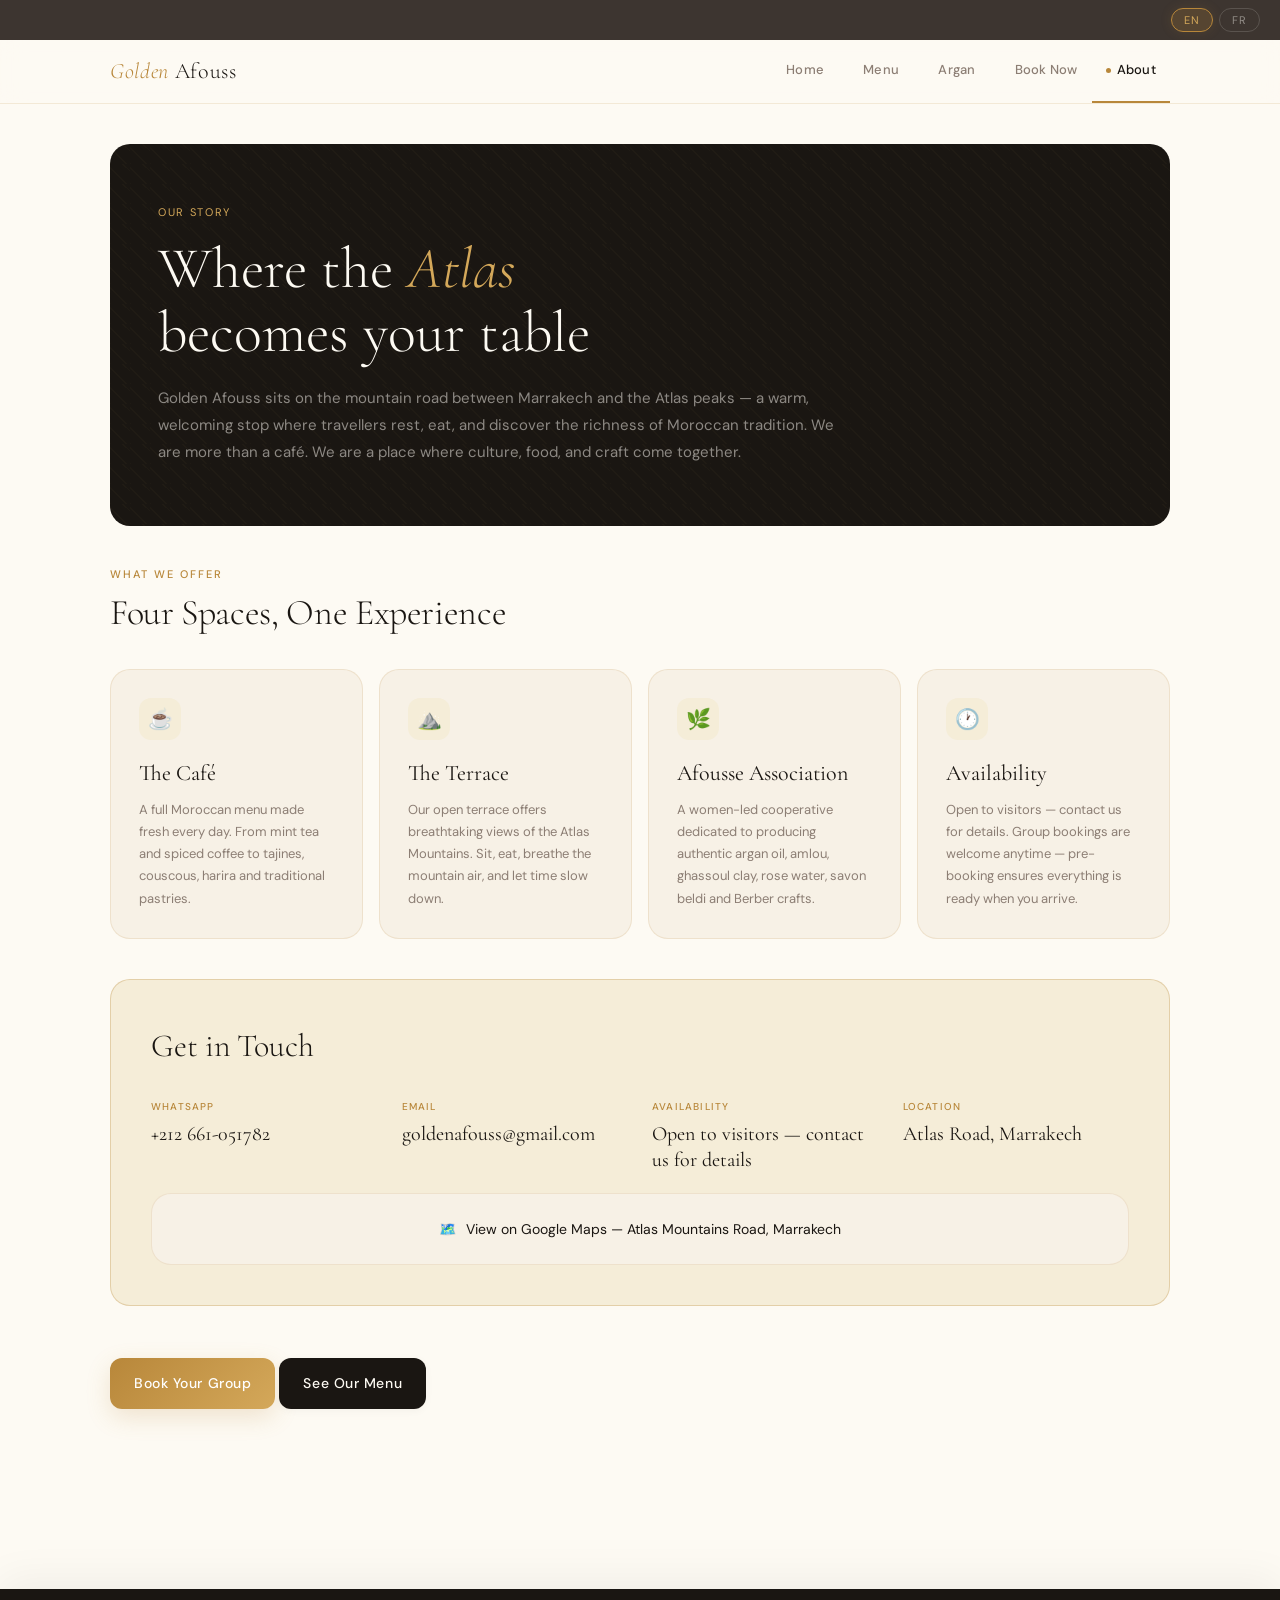
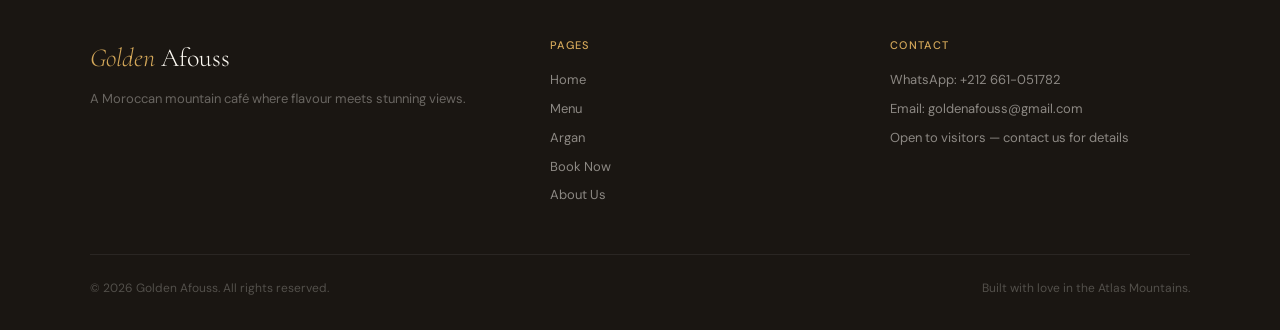
==== commit 58209ef0: "Update about.html" ====
--- a/about.html
+++ b/about.html
@@ -79,10 +79,10 @@
     </div>
     <a class="map-link" href="https://maps.google.com/?q=Atlas+Mountains+Road+Marrakech+Morocco" target="_blank">🗺️ <span class="en">View on Google Maps — Atlas Mountains Road, Marrakech</span><span class="fr" style="display:none">Voir sur Google Maps — Route de l'Atlas, Marrakech</span></a>
   </div>
-  <div style="text-align:center;padding:20px 0">
-    <a class="btn-gold" href="booking.html" style="display:inline-flex;margin-right:12px"><span class="en">Book Your Group</span><span class="fr" style="display:none">Réserver votre Groupe</span></a>
-    <a class="btn-primary" href="menu.html" style="display:inline-flex"><span class="en">See Our Menu</span><span class="fr" style="display:none">Voir notre Menu</span></a>
-  </div>
+  <div class="cta-btns" style="padding:20px 0;">
+    <a class="btn-gold" href="booking.html"><span class="en">Book Your Group</span><span class="fr" style="display:none">Réserver votre Groupe</span></a>
+    <a class="btn-primary" href="menu.html"><span class="en">See Our Menu</span><span class="fr" style="display:none">Voir notre Menu</span></a>
+</div>
 </div>
 <div id="footer-container"></div>
 <script src="js/components.js"></script>
--- a/css/style.css
+++ b/css/style.css
@@ -40,19 +40,96 @@
 .lang-btn.active { background: rgba(184,135,58,0.2); border-color: var(--gold); color: var(--gold2); box-shadow: 0 0 12px rgba(184, 135, 58, 0.15); }
 
 .navbar { background: rgba(253, 250, 243, 0.85); backdrop-filter: blur(12px); -webkit-backdrop-filter: blur(12px); border-bottom: 1px solid var(--border); position: sticky; top: 0; z-index: 200; }
-.nav-inner { max-width: 1100px; margin: 0 auto; display: flex; align-items: center; justify-content: space-between; padding: 0 20px; min-height: 60px; }
-.nav-logo { font-family: 'Cormorant Garamond', serif; font-size: 22px; font-weight: 300; color: var(--ink); text-decoration: none; letter-spacing: 0.03em; white-space: nowrap; flex-shrink: 0; transition: opacity .2s; }
+
+/* ── LOGO LEFT ON DESKTOP, CENTERED ON MOBILE ── */
+.nav-inner {
+  max-width: 1100px;
+  margin: 0 auto;
+  display: flex; /* Flexbox naturally puts logo left, menu right on desktop */
+  justify-content: space-between;
+  align-items: center;
+  padding: 0 20px;
+  min-height: 60px;
+  position: relative;
+}
+.nav-logo {
+  font-family: 'Cormorant Garamond', serif;
+  font-size: 22px;
+  font-weight: 300;
+  color: var(--ink);
+  text-decoration: none;
+  letter-spacing: 0.03em;
+  white-space: nowrap;
+  transition: opacity .2s;
+  flex-shrink: 0; /* Prevents logo from squishing if screen gets too small */
+}
 .nav-logo:hover { opacity: 0.8; }
 .nav-logo em { color: var(--gold); font-style: italic; }
-.nav-hamburger { display: none; flex-direction: column; justify-content: center; gap: 5px; background: none; border: none; cursor: pointer; padding: 8px; margin-right: -8px; }
-.nav-hamburger span { display: block; width: 22px; height: 2px; background: var(--ink); border-radius: 2px; transition: all .3s; }
-#nav-links { display: flex; gap: 0; }
-.nav-link { display: flex; align-items: center; gap: 6px; padding: 20px 14px; font-size: 13px; font-weight: 500; color: var(--muted); border-bottom: 2px solid transparent; text-decoration: none; white-space: nowrap; transition: all .3s ease; letter-spacing: 0.02em; position: relative; }
+.nav-hamburger {
+  display: none;
+  flex-direction: column;
+  justify-content: center;
+  gap: 5px;
+  background: none;
+  border: none;
+  cursor: pointer;
+  padding: 8px;
+  margin-right: -8px;
+}
+.nav-hamburger span {
+  display: block;
+  width: 22px;
+  height: 2px;
+  background: var(--ink);
+  border-radius: 2px;
+  transition: all .3s;
+}
+#nav-links {
+  display: flex;
+  gap: 0;
+}
+.nav-link {
+  display: flex;
+  align-items: center;
+  gap: 6px;
+  padding: 20px 14px;
+  font-size: 13px;
+  font-weight: 500;
+  color: var(--muted);
+  border-bottom: 2px solid transparent;
+  text-decoration: none;
+  white-space: nowrap;
+  transition: all .3s ease;
+  letter-spacing: 0.02em;
+  position: relative;
+}
 .nav-link:hover { color: var(--gold); }
 .nav-link.active { color: var(--ink); border-bottom-color: var(--gold); }
 .nav-dot { width: 5px; height: 5px; border-radius: 50%; background: var(--gold); opacity: 0; transition: opacity .2s; flex-shrink: 0; }
 .nav-link.active .nav-dot { opacity: 1; }
 .nav-cart-badge { display: none; background: var(--gold); color: white; font-size: 10px; font-weight: 600; width: 18px; height: 18px; border-radius: 50%; align-items: center; justify-content: center; margin-left: 2px; box-shadow: 0 2px 6px rgba(184, 135, 58, 0.4); }
+
+/* ── MOBILE OVERRIDES: Switch back to Grid to Center Logo ── */
+@media (max-width: 640px) {
+  .nav-inner {
+    display: grid; /* Switch to Grid */
+    grid-template-columns: 1fr auto 1fr; /* 3 columns: empty, logo, menu */
+    align-items: center;
+  }
+  .nav-logo {
+    grid-column: 2; /* Put logo in middle column */
+    justify-self: center; /* Center it */
+  }
+  #nav-links {
+    grid-column: 3; /* Keep menu on the right column */
+    justify-self: end;
+  }
+  .nav-hamburger {
+    display: none !important; /* Still hide hamburger, bottom nav is used */
+    grid-column: 3;
+    justify-self: end;
+  }
+}
 
 footer { background: var(--ink); color: rgba(253,250,243,0.55); padding: 48px 20px 32px; margin-top: 80px; box-shadow: 0 -10px 40px rgba(26,22,18,0.05); }
 .footer-inner { max-width: 1100px; margin: 0 auto; display: grid; grid-template-columns: 1.4fr 1fr 1fr; gap: 40px; margin-bottom: 40px; }
@@ -65,7 +142,6 @@
 .footer-bottom { border-top: 1px solid rgba(253,250,243,0.07); padding-top: 24px; display: flex; justify-content: space-between; align-items: center; flex-wrap: wrap; gap: 10px; font-size: 12px; color: rgba(253,250,243,0.25); max-width: 1100px; margin: 0 auto; }
 
 .main { max-width: 1100px; margin: 0 auto; padding: 40px 20px 80px; }
-
 .sec-eyebrow { font-size: 11px; letter-spacing: 0.18em; text-transform: uppercase; color: var(--gold); font-weight: 500; margin-bottom: 8px; }
 .sec-head { margin-bottom: 36px; }
 .sec-head h2 { font-family: 'Cormorant Garamond', serif; font-size: 36px; font-weight: 300; color: var(--ink); line-height: 1.15; letter-spacing: -0.01em; }
@@ -76,7 +152,6 @@
 .cat-label-text { font-size: 11px; letter-spacing: 0.14em; text-transform: uppercase; color: var(--gold); font-weight: 600; white-space: nowrap; }
 .cat-label-line { flex: 1; height: 1px; background: linear-gradient(90deg, var(--border2), transparent); }
 
-/* ── MENU CARDS (FIXED ALIGNMENT) ── */
 .menu-grid { display: grid; grid-template-columns: repeat(auto-fill, minmax(180px, 1fr)); gap: 14px; align-items: stretch; }
 .menu-card { background: var(--cream2); border: 1px solid var(--border); border-radius: var(--r2); padding: 18px 16px; cursor: pointer; transition: all .35s cubic-bezier(.25,.8,.25,1); position: relative; user-select: none; -webkit-tap-highlight-color: transparent; box-shadow: var(--shadow-sm); display: flex; flex-direction: column; }
 .menu-card:hover { border-color: var(--border2); background: var(--cream); transform: translateY(-4px); box-shadow: var(--shadow-md); }
@@ -94,7 +169,6 @@
 .qty-btn:active { transform: scale(0.95); }
 .qty-val { font-size: 15px; font-weight: 600; min-width: 24px; text-align: center; color: var(--ink); }
 
-/* ── BUTTONS (POLISHED) ── */
 .btn-primary, .btn-gold, .btn-wa, .btn-em, .proceed-btn { white-space: nowrap; }
 .btn-primary { display: inline-flex; align-items: center; justify-content: center; gap: 10px; padding: 14px 24px; border-radius: var(--r); background: var(--ink); color: var(--cream); border: none; font-family: 'DM Sans', sans-serif; font-size: 14px; font-weight: 500; cursor: pointer; transition: all .3s ease; text-decoration: none; letter-spacing: 0.04em; touch-action: manipulation; box-shadow: var(--shadow-sm); }
 .btn-primary:hover { background: var(--ink2); transform: translateY(-2px); box-shadow: var(--shadow-md); }
@@ -139,14 +213,22 @@
 .floating-cart:hover { transform: translateY(-3px) scale(1.02); box-shadow: 0 12px 32px rgba(184,135,58,0.6); }
 #cart-badge { background: white; color: var(--gold); width: 20px; height: 20px; border-radius: 50%; font-size: 11px; font-weight: 700; display: none; align-items: center; justify-content: center; }
 
+/* ── PREMIUM MOBILE BOTTOM NAVIGATION (5 ITEMS) ── */
+.mobile-bottom-nav { display: none; position: fixed; bottom: 0; left: 0; right: 0; z-index: 999; background: rgba(253, 250, 243, 0.95); backdrop-filter: blur(16px); -webkit-backdrop-filter: blur(16px); border-top: 1px solid var(--border); padding: 6px 5px 12px; justify-content: space-around; align-items: center; }
+.bottom-nav-item { display: flex; flex-direction: column; align-items: center; justify-content: center; text-decoration: none; color: var(--muted); font-size: 9.5px; font-family: 'DM Sans', sans-serif; font-weight: 500; gap: 3px; transition: color 0.2s ease; -webkit-tap-highlight-color: transparent; padding: 4px 6px; }
+.bottom-nav-icon { font-size: 20px; line-height: 1; transition: transform 0.2s ease; }
+.bottom-nav-item.active { color: var(--gold); }
+.bottom-nav-item.active .bottom-nav-icon { transform: scale(1.1); }
+
 @media (max-width: 900px) { .footer-inner { grid-template-columns: 1fr 1fr; gap: 28px; } .menu-grid { grid-template-columns: repeat(auto-fill, minmax(160px, 1fr)); } }
 @media (max-width: 640px) {
-  .nav-hamburger { display: flex; }
+  .nav-hamburger { display: none !important; }
   #nav-links { display: none; flex-direction: column; position: absolute; top: 100%; left: 0; right: 0; background: rgba(253, 250, 243, 0.98); backdrop-filter: blur(16px); -webkit-backdrop-filter: blur(16px); border-bottom: 2px solid var(--gold); box-shadow: var(--shadow-lg); z-index: 300; }
   #nav-links.open { display: flex; }
   .nav-link { padding: 16px 20px; border-bottom: 1px solid var(--border); border-left: 3px solid transparent; font-size: 15px; }
   .nav-link.active { border-left-color: var(--gold); border-bottom-color: var(--border); }
-  .floating-cart { display: flex; }
+  .mobile-bottom-nav { display: flex; }
+  .floating-cart { display: flex; bottom: 85px !important; }
   .main { padding: 28px 14px 100px; }
   .sec-head h2 { font-size: 28px; }
   .menu-grid { grid-template-columns: 1fr 1fr; gap: 10px; }
@@ -187,5 +269,16 @@
   .shortcut-bar { flex-wrap: wrap; }
   .how-card { padding: 18px; }
   .toast-wrap { bottom: 90px; }
+  body { padding-bottom: 70px; }
 }
 @media (max-width: 380px) { .menu-grid { grid-template-columns: 1fr; } .hero h1 { font-size: 42px !important; } .nav-logo { font-size: 18px; } }
+
+/* ── FIX: Force CTA Buttons to Stack and Space Out on Mobile ── */
+@media (max-width: 768px) {
+  .cta-btns {
+    display: flex !important;
+    flex-direction: column !important;
+    align-items: stretch !important;
+    gap: 12px !important; /* Creates the perfect "little space" between them */
+  }
+}
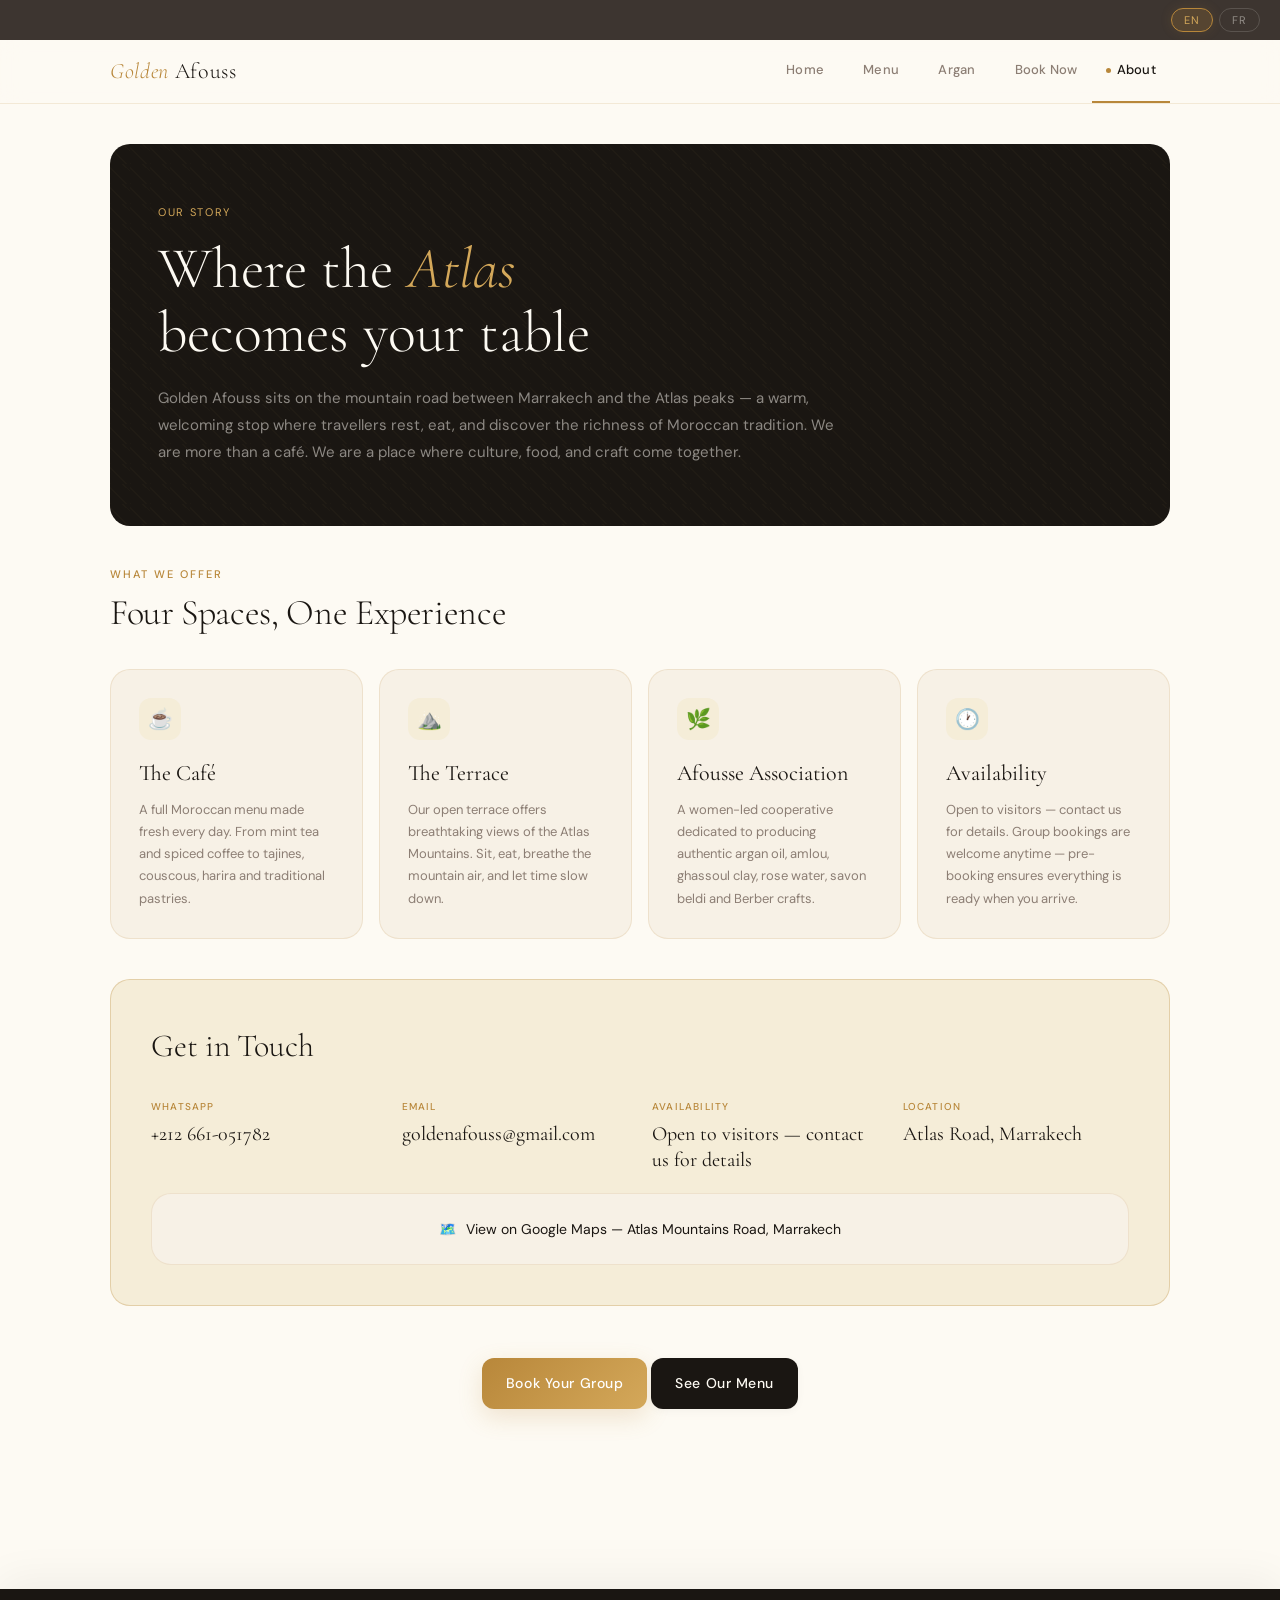
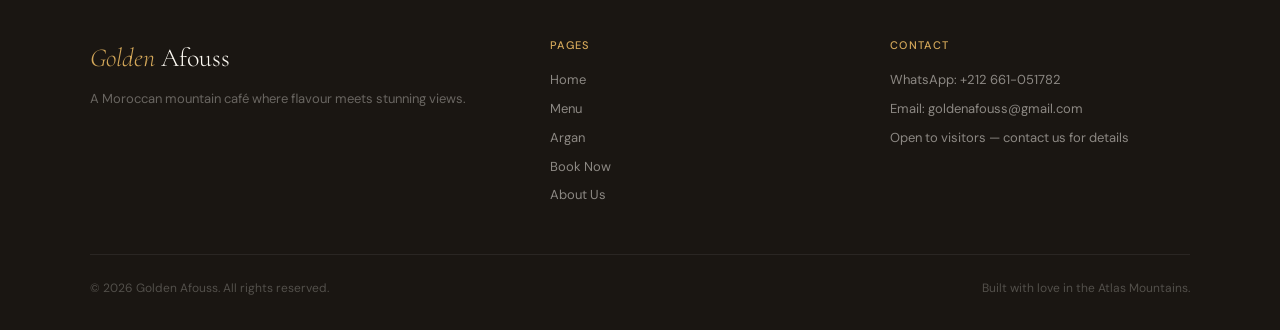
==== commit dabfc36a: "Update about.html" ====
--- a/about.html
+++ b/about.html
@@ -79,7 +79,7 @@
     </div>
     <a class="map-link" href="https://maps.google.com/?q=Atlas+Mountains+Road+Marrakech+Morocco" target="_blank">🗺️ <span class="en">View on Google Maps — Atlas Mountains Road, Marrakech</span><span class="fr" style="display:none">Voir sur Google Maps — Route de l'Atlas, Marrakech</span></a>
   </div>
-  <div class="cta-btns" style="padding:20px 0;">
+ <div style="width: fit-content; margin: 0 auto; padding:20px 0;">
     <a class="btn-gold" href="booking.html"><span class="en">Book Your Group</span><span class="fr" style="display:none">Réserver votre Groupe</span></a>
     <a class="btn-primary" href="menu.html"><span class="en">See Our Menu</span><span class="fr" style="display:none">Voir notre Menu</span></a>
 </div>
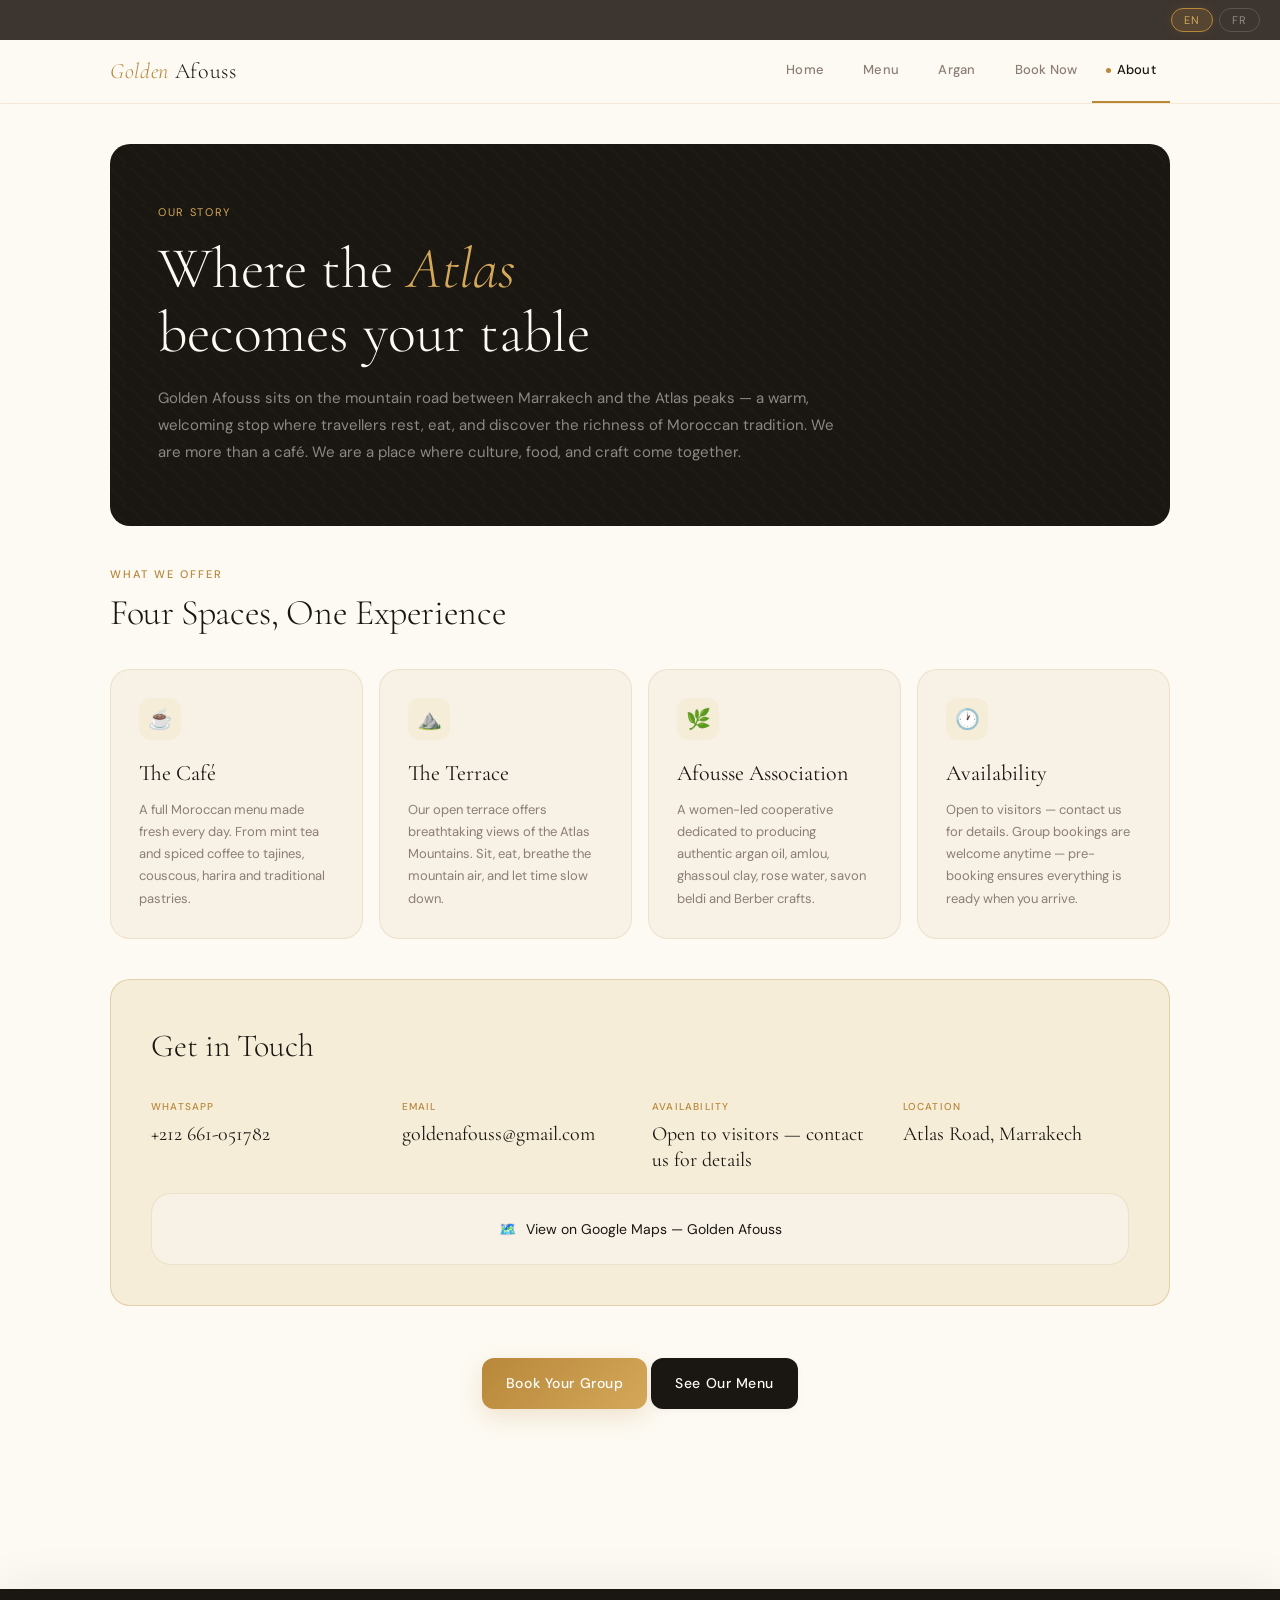
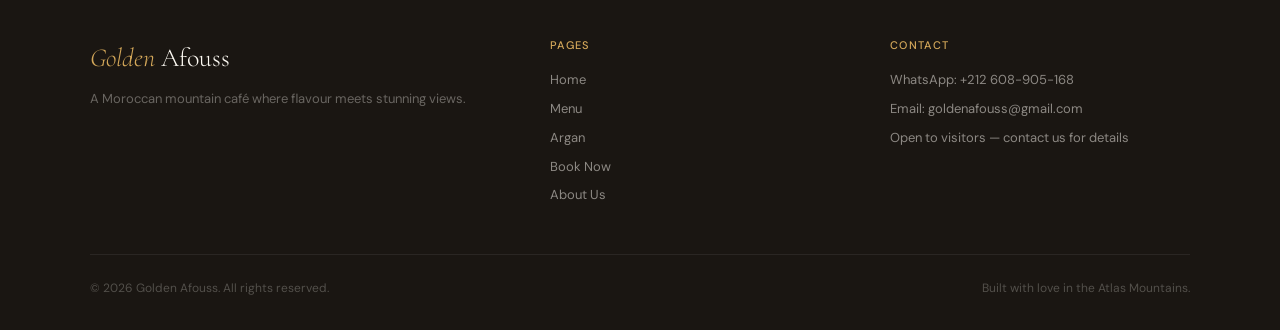
==== commit a3bcbe96: "Update about.html" ====
--- a/about.html
+++ b/about.html
@@ -77,7 +77,7 @@
       <div><div class="contact-lbl en">Availability</div><div class="contact-lbl fr" style="display:none">Disponibilité</div><div class="contact-val en">Open to visitors — contact us for details</div><div class="contact-val fr" style="display:none">Ouvert aux visiteurs — contactez-nous pour les détails</div></div>
       <div><div class="contact-lbl en">Location</div><div class="contact-lbl fr" style="display:none">Localisation</div><div class="contact-val en">Atlas Road, Marrakech</div><div class="contact-val fr" style="display:none">Route de l'Atlas, Marrakech</div></div>
     </div>
-    <a class="map-link" href="https://maps.google.com/?q=Atlas+Mountains+Road+Marrakech+Morocco" target="_blank">🗺️ <span class="en">View on Google Maps — Atlas Mountains Road, Marrakech</span><span class="fr" style="display:none">Voir sur Google Maps — Route de l'Atlas, Marrakech</span></a>
+    <a class="map-link" href="https://maps.app.goo.gl/VYosRokgywzmh9mBA" target="_blank">🗺️ <span class="en">View on Google Maps — Golden Afouss</span><span class="fr" style="display:none">Voir sur Google Maps — Golden Afouss</span></a>
   </div>
  <div style="width: fit-content; margin: 0 auto; padding:20px 0;">
     <a class="btn-gold" href="booking.html"><span class="en">Book Your Group</span><span class="fr" style="display:none">Réserver votre Groupe</span></a>
